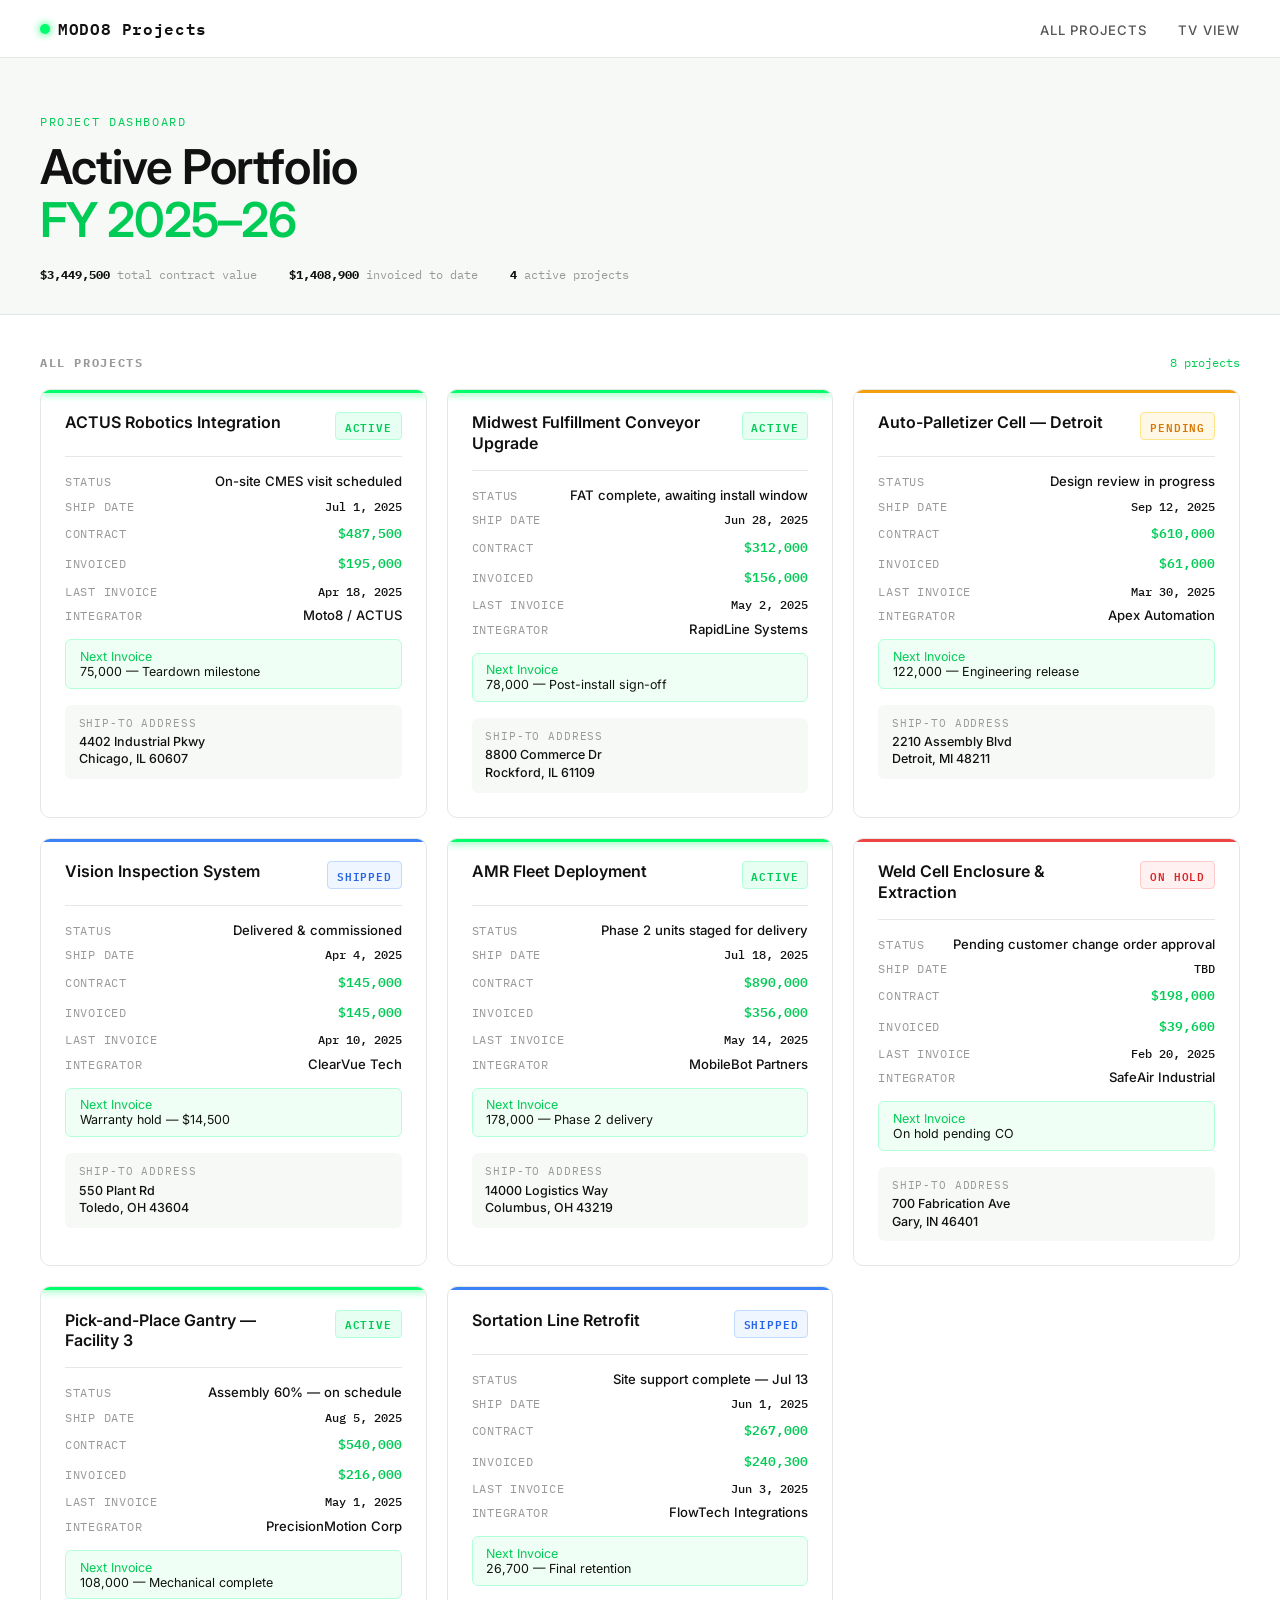
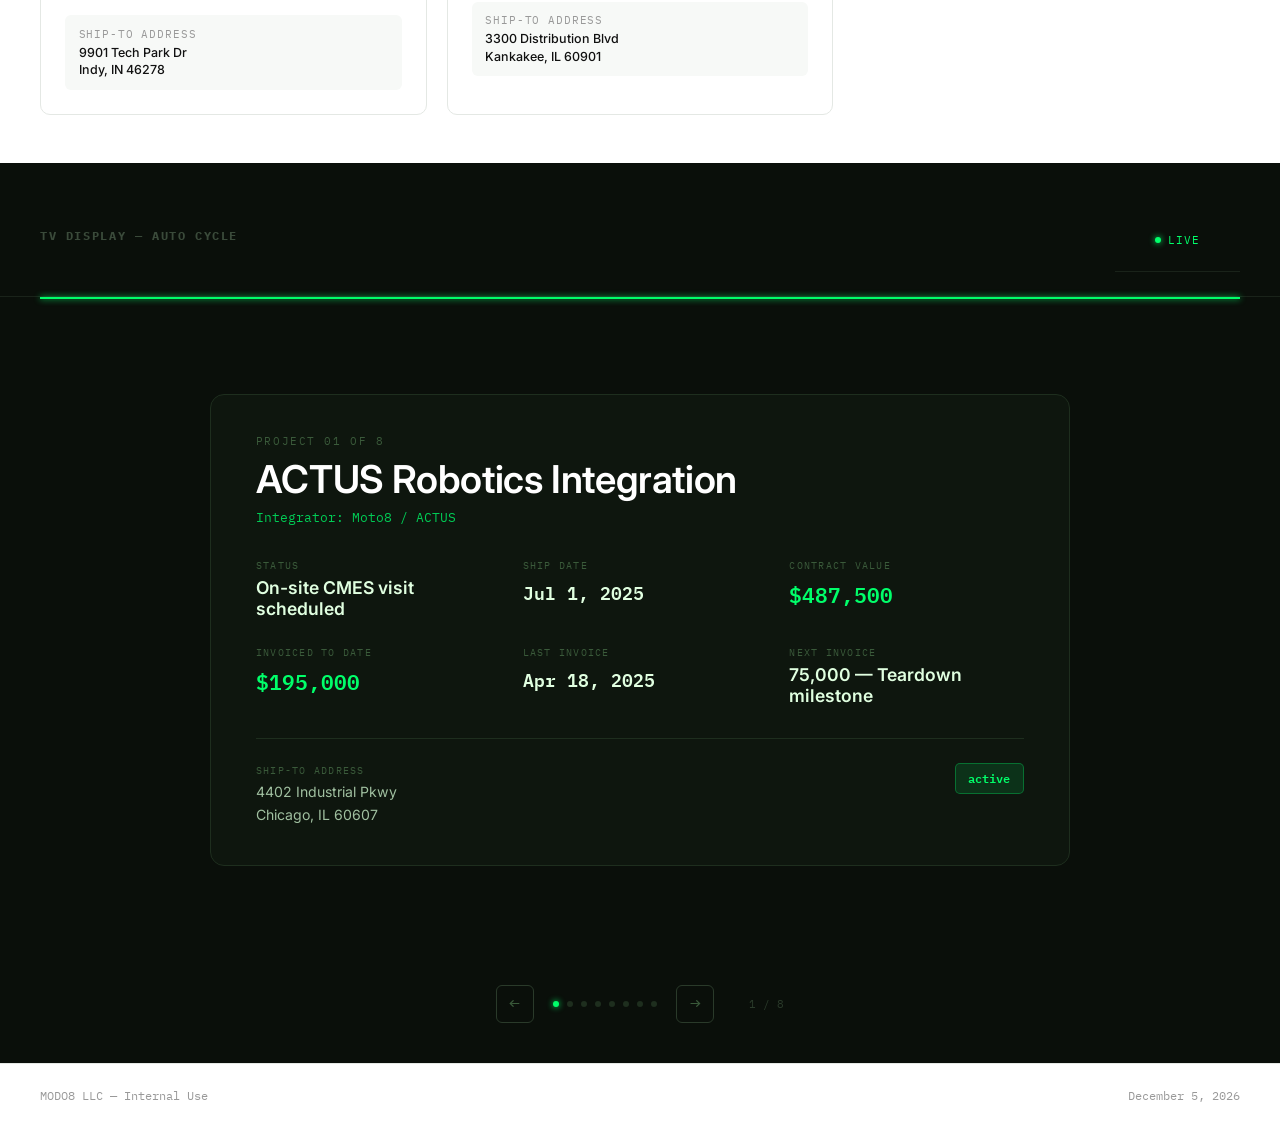
==== index.html @ e813dbd5 "Add files via upload" ====
<!DOCTYPE html>
<html lang="en">
<head>
  <meta charset="UTF-8" />
  <meta name="viewport" content="width=device-width, initial-scale=1.0"/>
  <title>Project Dashboard</title>
  <link href="https://fonts.googleapis.com/css2?family=IBM+Plex+Mono:wght@400;600&family=Inter:wght@300;400;500;600&display=swap" rel="stylesheet"/>
  <style>
    :root {
      --neon: #00FF6A;
      --neon-dim: #00cc55;
      --neon-glow: rgba(0,255,106,0.18);
      --white: #ffffff;
      --off-white: #f7f9f7;
      --border: #e4e8e4;
      --text: #111;
      --text-sub: #555;
      --text-muted: #999;
      --mono: 'IBM Plex Mono', monospace;
      --sans: 'Inter', sans-serif;
      --radius: 10px;
    }

    *, *::before, *::after { box-sizing: border-box; margin: 0; padding: 0; }

    html { scroll-behavior: smooth; }

    body {
      font-family: var(--sans);
      background: var(--white);
      color: var(--text);
      min-height: 100vh;
    }

    /* ── NAV ── */
    nav {
      position: sticky; top: 0; z-index: 100;
      background: var(--white);
      border-bottom: 1.5px solid var(--border);
      display: flex; align-items: center; justify-content: space-between;
      padding: 0 2.5rem;
      height: 58px;
    }
    .nav-logo {
      font-family: var(--mono);
      font-weight: 600;
      font-size: 1rem;
      letter-spacing: 0.04em;
      color: var(--text);
      display: flex; align-items: center; gap: 0.5rem;
    }
    .nav-logo span {
      display: inline-block;
      width: 10px; height: 10px;
      background: var(--neon);
      border-radius: 50%;
      box-shadow: 0 0 8px var(--neon);
    }
    .nav-links {
      display: flex; gap: 2rem;
      list-style: none;
    }
    .nav-links a {
      font-size: 0.82rem;
      font-weight: 500;
      letter-spacing: 0.06em;
      text-transform: uppercase;
      text-decoration: none;
      color: var(--text-sub);
      transition: color 0.2s;
    }
    .nav-links a:hover { color: var(--neon-dim); }

    /* ── HERO ── */
    .hero {
      padding: 3.5rem 2.5rem 2rem;
      border-bottom: 1.5px solid var(--border);
      background: var(--off-white);
    }
    .hero-eyebrow {
      font-family: var(--mono);
      font-size: 0.72rem;
      letter-spacing: 0.14em;
      text-transform: uppercase;
      color: var(--neon-dim);
      margin-bottom: 0.75rem;
    }
    .hero h1 {
      font-size: clamp(1.9rem, 4vw, 3rem);
      font-weight: 600;
      line-height: 1.1;
      letter-spacing: -0.02em;
      color: var(--text);
    }
    .hero h1 em {
      font-style: normal;
      color: var(--neon-dim);
    }
    .hero-meta {
      margin-top: 1.2rem;
      display: flex; gap: 2rem;
      font-family: var(--mono);
      font-size: 0.78rem;
      color: var(--text-muted);
    }
    .hero-meta strong { color: var(--text); }

    /* ── SECTION HEADER ── */
    .section-header {
      padding: 2.5rem 2.5rem 1.2rem;
      display: flex; align-items: baseline; justify-content: space-between;
    }
    .section-header h2 {
      font-size: 0.72rem;
      font-family: var(--mono);
      letter-spacing: 0.14em;
      text-transform: uppercase;
      color: var(--text-muted);
    }
    .section-header .count {
      font-family: var(--mono);
      font-size: 0.72rem;
      color: var(--neon-dim);
    }

    /* ── GRID ── */
    .grid {
      display: grid;
      grid-template-columns: repeat(auto-fill, minmax(340px, 1fr));
      gap: 1.25rem;
      padding: 0 2.5rem 3rem;
    }

    /* ── CARD ── */
    .card {
      background: var(--white);
      border: 1.5px solid var(--border);
      border-radius: var(--radius);
      padding: 1.4rem 1.5rem 1.5rem;
      display: flex; flex-direction: column; gap: 1rem;
      transition: border-color 0.2s, box-shadow 0.2s;
      position: relative;
      overflow: hidden;
    }
    .card:hover {
      border-color: var(--neon);
      box-shadow: 0 0 0 3px var(--neon-glow), 0 4px 18px rgba(0,0,0,0.05);
    }
    .card-status-bar {
      position: absolute;
      top: 0; left: 0; right: 0;
      height: 3px;
    }
    .card-status-bar.active   { background: var(--neon); box-shadow: 0 0 8px var(--neon); }
    .card-status-bar.pending  { background: #f59e0b; }
    .card-status-bar.shipped  { background: #3b82f6; }
    .card-status-bar.on-hold  { background: #ef4444; }

    .card-top {
      display: flex; justify-content: space-between; align-items: flex-start;
    }
    .card-title {
      font-size: 1rem;
      font-weight: 600;
      color: var(--text);
      line-height: 1.3;
      max-width: 70%;
    }
    .badge {
      font-family: var(--mono);
      font-size: 0.67rem;
      font-weight: 600;
      letter-spacing: 0.08em;
      text-transform: uppercase;
      padding: 0.22rem 0.55rem;
      border-radius: 4px;
    }
    .badge.active  { background: #e6fff2; color: var(--neon-dim); border: 1px solid #b3ffd9; }
    .badge.pending { background: #fff8e6; color: #d97706; border: 1px solid #fde68a; }
    .badge.shipped { background: #eff6ff; color: #2563eb; border: 1px solid #bfdbfe; }
    .badge.on-hold { background: #fff1f2; color: #dc2626; border: 1px solid #fecaca; }

    .card-divider {
      border: none;
      border-top: 1px solid var(--border);
      margin: 0;
    }

    .card-rows {
      display: flex; flex-direction: column; gap: 0.52rem;
    }
    .card-row {
      display: flex; justify-content: space-between; align-items: baseline;
      font-size: 0.82rem;
    }
    .card-row .label {
      color: var(--text-muted);
      font-size: 0.76rem;
      text-transform: uppercase;
      letter-spacing: 0.06em;
      font-family: var(--mono);
      flex-shrink: 0;
      margin-right: 0.5rem;
    }
    .card-row .value {
      color: var(--text);
      font-weight: 500;
      text-align: right;
    }
    .card-row .value.money {
      font-family: var(--mono);
      color: var(--neon-dim);
      font-weight: 600;
    }
    .card-row .value.date {
      font-family: var(--mono);
      font-size: 0.78rem;
    }

    .card-footer {
      background: var(--off-white);
      border-radius: 6px;
      padding: 0.7rem 0.85rem;
      font-size: 0.78rem;
    }
    .card-footer .footer-label {
      font-family: var(--mono);
      font-size: 0.67rem;
      text-transform: uppercase;
      letter-spacing: 0.08em;
      color: var(--text-muted);
      margin-bottom: 0.2rem;
    }
    .card-footer .footer-val {
      color: var(--text);
      font-weight: 500;
      line-height: 1.4;
    }

    .card-next {
      background: #f0fff6;
      border: 1px solid #b3ffd9;
      border-radius: 6px;
      padding: 0.55rem 0.85rem;
      font-size: 0.78rem;
    }
    .card-next .footer-label { color: var(--neon-dim); }

    /* ── CAROUSEL SECTION ── */
    #carousel-section {
      background: #0a0f0a;
      padding: 0;
      min-height: 100vh;
      display: flex; flex-direction: column;
    }
    .carousel-header {
      padding: 2.2rem 2.5rem 1.5rem;
      border-bottom: 1px solid #1a231a;
      display: flex; justify-content: space-between; align-items: center;
    }
    .carousel-header h2 {
      font-family: var(--mono);
      font-size: 0.72rem;
      letter-spacing: 0.14em;
      text-transform: uppercase;
      color: #3a4a3a;
    }
    .carousel-header .tv-badge {
      font-family: var(--mono);
      font-size: 0.67rem;
      letter-spacing: 0.1em;
      text-transform: uppercase;
      color: var(--neon);
      display: flex; align-items: center; gap: 0.45rem;
    }
    .tv-badge .blink {
      width: 6px; height: 6px;
      background: var(--neon);
      border-radius: 50%;
      box-shadow: 0 0 6px var(--neon);
      animation: blink 1.2s infinite;
    }
    @keyframes blink {
      0%, 100% { opacity: 1; }
      50% { opacity: 0.2; }
    }

    .carousel-stage {
      flex: 1;
      display: flex; align-items: center; justify-content: center;
      padding: 3rem 4vw;
    }
    .carousel-track {
      width: 100%;
      max-width: 860px;
      position: relative;
    }
    .carousel-slide {
      display: none;
      animation: fadeIn 0.5s ease;
    }
    .carousel-slide.active { display: block; }
    @keyframes fadeIn {
      from { opacity: 0; transform: translateY(10px); }
      to   { opacity: 1; transform: translateY(0); }
    }

    /* TV CARD */
    .tv-card {
      background: #0e160e;
      border: 1.5px solid #1e2e1e;
      border-radius: 14px;
      padding: 2.4rem 2.8rem;
      color: #e0ffe0;
    }
    .tv-card-eyebrow {
      font-family: var(--mono);
      font-size: 0.7rem;
      letter-spacing: 0.14em;
      text-transform: uppercase;
      color: #3a5a3a;
      margin-bottom: 0.6rem;
    }
    .tv-card-title {
      font-size: clamp(1.6rem, 3.5vw, 2.4rem);
      font-weight: 600;
      color: var(--white);
      margin-bottom: 0.5rem;
      letter-spacing: -0.01em;
      line-height: 1.15;
    }
    .tv-card-integrator {
      font-family: var(--mono);
      font-size: 0.8rem;
      color: var(--neon-dim);
      margin-bottom: 2rem;
    }
    .tv-card-grid {
      display: grid;
      grid-template-columns: 1fr 1fr 1fr;
      gap: 1.6rem 2rem;
      margin-bottom: 2rem;
    }
    .tv-stat .tv-stat-label {
      font-family: var(--mono);
      font-size: 0.65rem;
      letter-spacing: 0.12em;
      text-transform: uppercase;
      color: #3a5a3a;
      margin-bottom: 0.3rem;
    }
    .tv-stat .tv-stat-val {
      font-size: 1.1rem;
      font-weight: 600;
      color: #e0ffe0;
    }
    .tv-stat .tv-stat-val.money {
      font-family: var(--mono);
      color: var(--neon);
      font-size: 1.3rem;
    }
    .tv-stat .tv-stat-val.date {
      font-family: var(--mono);
    }
    .tv-divider {
      border: none;
      border-top: 1px solid #1e2e1e;
      margin: 1.5rem 0;
    }
    .tv-address-row {
      display: flex; justify-content: space-between; align-items: flex-start;
      gap: 2rem;
    }
    .tv-address .tv-stat-label { font-family: var(--mono); font-size: 0.65rem; letter-spacing: 0.12em; text-transform: uppercase; color: #3a5a3a; margin-bottom: 0.3rem; }
    .tv-address .tv-stat-val { font-size: 0.88rem; color: #a0c0a0; line-height: 1.6; }
    .tv-badge-status {
      font-family: var(--mono);
      font-size: 0.72rem;
      padding: 0.3rem 0.8rem;
      border-radius: 5px;
      font-weight: 600;
      align-self: flex-start;
    }
    .tv-badge-status.active  { background: rgba(0,255,106,0.12); color: var(--neon); border: 1px solid rgba(0,255,106,0.3); }
    .tv-badge-status.pending { background: rgba(245,158,11,0.1); color: #fbbf24; border: 1px solid rgba(245,158,11,0.3); }
    .tv-badge-status.shipped { background: rgba(59,130,246,0.1); color: #60a5fa; border: 1px solid rgba(59,130,246,0.3); }
    .tv-badge-status.on-hold { background: rgba(239,68,68,0.1); color: #f87171; border: 1px solid rgba(239,68,68,0.3); }

    /* Carousel controls */
    .carousel-controls {
      padding: 1.5rem 2.5rem 2.5rem;
      display: flex; align-items: center; justify-content: center; gap: 1.2rem;
    }
    .carousel-controls button {
      background: none;
      border: 1px solid #2a3a2a;
      color: #3a5a3a;
      font-family: var(--mono);
      font-size: 1.1rem;
      width: 38px; height: 38px;
      border-radius: 6px;
      cursor: pointer;
      transition: border-color 0.2s, color 0.2s;
      display: flex; align-items: center; justify-content: center;
    }
    .carousel-controls button:hover {
      border-color: var(--neon);
      color: var(--neon);
    }
    .carousel-dots {
      display: flex; gap: 0.5rem; align-items: center;
    }
    .dot {
      width: 6px; height: 6px;
      border-radius: 50%;
      background: #1e2e1e;
      cursor: pointer;
      transition: background 0.2s, box-shadow 0.2s;
    }
    .dot.active {
      background: var(--neon);
      box-shadow: 0 0 6px var(--neon);
    }
    .carousel-progress {
      font-family: var(--mono);
      font-size: 0.7rem;
      color: #2a3a2a;
      margin-left: 1rem;
    }
    .autoplay-bar {
      height: 2px;
      background: #1a2a1a;
      position: relative;
      margin: 0 2.5rem;
    }
    .autoplay-fill {
      height: 100%;
      background: var(--neon);
      box-shadow: 0 0 6px var(--neon);
      width: 0%;
      transition: width linear;
    }

    /* ── FOOTER ── */
    footer {
      padding: 1.5rem 2.5rem;
      border-top: 1.5px solid var(--border);
      font-family: var(--mono);
      font-size: 0.72rem;
      color: var(--text-muted);
      display: flex; justify-content: space-between;
    }

    @media (max-width: 680px) {
      .grid { grid-template-columns: 1fr; padding: 0 1rem 2rem; }
      nav, .hero, .section-header { padding-left: 1rem; padding-right: 1rem; }
      .tv-card-grid { grid-template-columns: 1fr 1fr; }
      .tv-card { padding: 1.5rem 1.4rem; }
    }
  </style>
</head>
<body>

<!-- NAV -->
<nav>
  <div class="nav-logo"><span></span>MODO8 Projects</div>
  <ul class="nav-links">
    <li><a href="#projects">All Projects</a></li>
    <li><a href="#carousel-section">TV View</a></li>
  </ul>
</nav>

<!-- HERO -->
<section class="hero">
  <div class="hero-eyebrow">Project Dashboard</div>
  <h1>Active Portfolio<br><em>FY 2025–26</em></h1>
  <div class="hero-meta">
    <div><strong id="total-value">—</strong> total contract value</div>
    <div><strong id="total-invoiced">—</strong> invoiced to date</div>
    <div><strong id="active-count">—</strong> active projects</div>
  </div>
</section>

<!-- PROJECTS GRID -->
<section id="projects">
  <div class="section-header">
    <h2>All Projects</h2>
    <span class="count" id="grid-count"></span>
  </div>
  <div class="grid" id="project-grid"></div>
</section>

<!-- CAROUSEL -->
<section id="carousel-section">
  <div class="carousel-header">
    <h2>TV Display — Auto Cycle</h2>
    <div class="carousel-header tv-badge"><span class="blink"></span>Live</div>
  </div>
  <div class="autoplay-bar"><div class="autoplay-fill" id="autoplay-fill"></div></div>
  <div class="carousel-stage">
    <div class="carousel-track" id="carousel-track"></div>
  </div>
  <div class="carousel-controls">
    <button id="prev-btn">&#8592;</button>
    <div class="carousel-dots" id="carousel-dots"></div>
    <button id="next-btn">&#8594;</button>
    <span class="carousel-progress" id="carousel-progress"></span>
  </div>
</section>

<footer>
  <span>MODO8 LLC — Internal Use</span>
  <span id="footer-date"></span>
</footer>

<script>
  const projects = [
    {
      title: "ACTUS Robotics Integration",
      integrator: "Moto8 / ACTUS",
      status: "active",
      state: "On-site CMES visit scheduled",
      shipDate: "Jul 1, 2025",
      contractValue: 487500,
      invoiced: 195000,
      nextInvoice: "75,000 — Teardown milestone",
      lastInvoice: "Apr 18, 2025",
      address: "4402 Industrial Pkwy\nChicago, IL 60607"
    },
    {
      title: "Midwest Fulfillment Conveyor Upgrade",
      integrator: "RapidLine Systems",
      status: "active",
      state: "FAT complete, awaiting install window",
      shipDate: "Jun 28, 2025",
      contractValue: 312000,
      invoiced: 156000,
      nextInvoice: "78,000 — Post-install sign-off",
      lastInvoice: "May 2, 2025",
      address: "8800 Commerce Dr\nRockford, IL 61109"
    },
    {
      title: "Auto-Palletizer Cell — Detroit",
      integrator: "Apex Automation",
      status: "pending",
      state: "Design review in progress",
      shipDate: "Sep 12, 2025",
      contractValue: 610000,
      invoiced: 61000,
      nextInvoice: "122,000 — Engineering release",
      lastInvoice: "Mar 30, 2025",
      address: "2210 Assembly Blvd\nDetroit, MI 48211"
    },
    {
      title: "Vision Inspection System",
      integrator: "ClearVue Tech",
      status: "shipped",
      state: "Delivered & commissioned",
      shipDate: "Apr 4, 2025",
      contractValue: 145000,
      invoiced: 145000,
      nextInvoice: "Warranty hold — $14,500",
      lastInvoice: "Apr 10, 2025",
      address: "550 Plant Rd\nToledo, OH 43604"
    },
    {
      title: "AMR Fleet Deployment",
      integrator: "MobileBot Partners",
      status: "active",
      state: "Phase 2 units staged for delivery",
      shipDate: "Jul 18, 2025",
      contractValue: 890000,
      invoiced: 356000,
      nextInvoice: "178,000 — Phase 2 delivery",
      lastInvoice: "May 14, 2025",
      address: "14000 Logistics Way\nColumbus, OH 43219"
    },
    {
      title: "Weld Cell Enclosure & Extraction",
      integrator: "SafeAir Industrial",
      status: "on-hold",
      state: "Pending customer change order approval",
      shipDate: "TBD",
      contractValue: 198000,
      invoiced: 39600,
      nextInvoice: "On hold pending CO",
      lastInvoice: "Feb 20, 2025",
      address: "700 Fabrication Ave\nGary, IN 46401"
    },
    {
      title: "Pick-and-Place Gantry — Facility 3",
      integrator: "PrecisionMotion Corp",
      status: "active",
      state: "Assembly 60% — on schedule",
      shipDate: "Aug 5, 2025",
      contractValue: 540000,
      invoiced: 216000,
      nextInvoice: "108,000 — Mechanical complete",
      lastInvoice: "May 1, 2025",
      address: "9901 Tech Park Dr\nIndy, IN 46278"
    },
    {
      title: "Sortation Line Retrofit",
      integrator: "FlowTech Integrations",
      status: "shipped",
      state: "Site support complete — Jul 13",
      shipDate: "Jun 1, 2025",
      contractValue: 267000,
      invoiced: 240300,
      nextInvoice: "26,700 — Final retention",
      lastInvoice: "Jun 3, 2025",
      address: "3300 Distribution Blvd\nKankakee, IL 60901"
    }
  ];

  const fmt = n => '$' + n.toLocaleString();

  // ── Build cards ──
  const grid = document.getElementById('project-grid');

  projects.forEach((p, i) => {
    const card = document.createElement('div');
    card.className = 'card';
    card.innerHTML = `
      <div class="card-status-bar ${p.status}"></div>
      <div class="card-top">
        <div class="card-title">${p.title}</div>
        <span class="badge ${p.status}">${p.status.replace('-',' ')}</span>
      </div>
      <hr class="card-divider">
      <div class="card-rows">
        <div class="card-row"><span class="label">Status</span><span class="value">${p.state}</span></div>
        <div class="card-row"><span class="label">Ship Date</span><span class="value date">${p.shipDate}</span></div>
        <div class="card-row"><span class="label">Contract</span><span class="value money">${fmt(p.contractValue)}</span></div>
        <div class="card-row"><span class="label">Invoiced</span><span class="value money">${fmt(p.invoiced)}</span></div>
        <div class="card-row"><span class="label">Last Invoice</span><span class="value date">${p.lastInvoice}</span></div>
        <div class="card-row"><span class="label">Integrator</span><span class="value">${p.integrator}</span></div>
      </div>
      <div class="card-next">
        <div class="footer-label">Next Invoice</div>
        <div class="footer-val">${p.nextInvoice}</div>
      </div>
      <div class="card-footer">
        <div class="footer-label">Ship-To Address</div>
        <div class="footer-val">${p.address.replace('\n','<br>')}</div>
      </div>
    `;
    grid.appendChild(card);
  });

  // ── Hero stats ──
  const total = projects.reduce((a, p) => a + p.contractValue, 0);
  const totalInv = projects.reduce((a, p) => a + p.invoiced, 0);
  const activeCount = projects.filter(p => p.status === 'active').length;
  document.getElementById('total-value').textContent = fmt(total);
  document.getElementById('total-invoiced').textContent = fmt(totalInv);
  document.getElementById('active-count').textContent = activeCount;
  document.getElementById('grid-count').textContent = projects.length + ' projects';
  document.getElementById('footer-date').textContent = new Date().toLocaleDateString('en-US',{month:'long',day:'numeric',year:'numeric'});

  // ── Build carousel ──
  const track = document.getElementById('carousel-track');
  const dotsEl = document.getElementById('carousel-dots');

  projects.forEach((p, i) => {
    const slide = document.createElement('div');
    slide.className = 'carousel-slide' + (i === 0 ? ' active' : '');
    slide.innerHTML = `
      <div class="tv-card">
        <div class="tv-card-eyebrow">Project ${String(i+1).padStart(2,'0')} of ${projects.length}</div>
        <div class="tv-card-title">${p.title}</div>
        <div class="tv-card-integrator">Integrator: ${p.integrator}</div>
        <div class="tv-card-grid">
          <div class="tv-stat">
            <div class="tv-stat-label">Status</div>
            <div class="tv-stat-val">${p.state}</div>
          </div>
          <div class="tv-stat">
            <div class="tv-stat-label">Ship Date</div>
            <div class="tv-stat-val date">${p.shipDate}</div>
          </div>
          <div class="tv-stat">
            <div class="tv-stat-label">Contract Value</div>
            <div class="tv-stat-val money">${fmt(p.contractValue)}</div>
          </div>
          <div class="tv-stat">
            <div class="tv-stat-label">Invoiced to Date</div>
            <div class="tv-stat-val money">${fmt(p.invoiced)}</div>
          </div>
          <div class="tv-stat">
            <div class="tv-stat-label">Last Invoice</div>
            <div class="tv-stat-val date">${p.lastInvoice}</div>
          </div>
          <div class="tv-stat">
            <div class="tv-stat-label">Next Invoice</div>
            <div class="tv-stat-val">${p.nextInvoice}</div>
          </div>
        </div>
        <hr class="tv-divider">
        <div class="tv-address-row">
          <div class="tv-address">
            <div class="tv-stat-label">Ship-To Address</div>
            <div class="tv-stat-val">${p.address.replace('\n','<br>')}</div>
          </div>
          <span class="tv-badge-status ${p.status}">${p.status.replace('-',' ')}</span>
        </div>
      </div>
    `;
    track.appendChild(slide);

    const dot = document.createElement('span');
    dot.className = 'dot' + (i === 0 ? ' active' : '');
    dot.addEventListener('click', () => goTo(i));
    dotsEl.appendChild(dot);
  });

  // ── Carousel logic ──
  let current = 0;
  const INTERVAL = 7000;
  let timer, fillTimer, fillStart;

  const slides = () => track.querySelectorAll('.carousel-slide');
  const dots = () => dotsEl.querySelectorAll('.dot');
  const fill = document.getElementById('autoplay-fill');
  const progress = document.getElementById('carousel-progress');

  function goTo(n) {
    slides().forEach((s,i) => s.classList.toggle('active', i === n));
    dots().forEach((d,i) => d.classList.toggle('active', i === n));
    current = n;
    progress.textContent = `${n+1} / ${projects.length}`;
    startFill();
  }

  function next() { goTo((current + 1) % projects.length); }
  function prev() { goTo((current - 1 + projects.length) % projects.length); }

  function startFill() {
    fill.style.transition = 'none';
    fill.style.width = '0%';
    clearTimeout(timer);
    clearTimeout(fillTimer);
    requestAnimationFrame(() => {
      requestAnimationFrame(() => {
        fill.style.transition = `width ${INTERVAL}ms linear`;
        fill.style.width = '100%';
      });
    });
    timer = setTimeout(next, INTERVAL);
  }

  document.getElementById('next-btn').addEventListener('click', next);
  document.getElementById('prev-btn').addEventListener('click', prev);

  goTo(0);
</script>
</body>
</html>
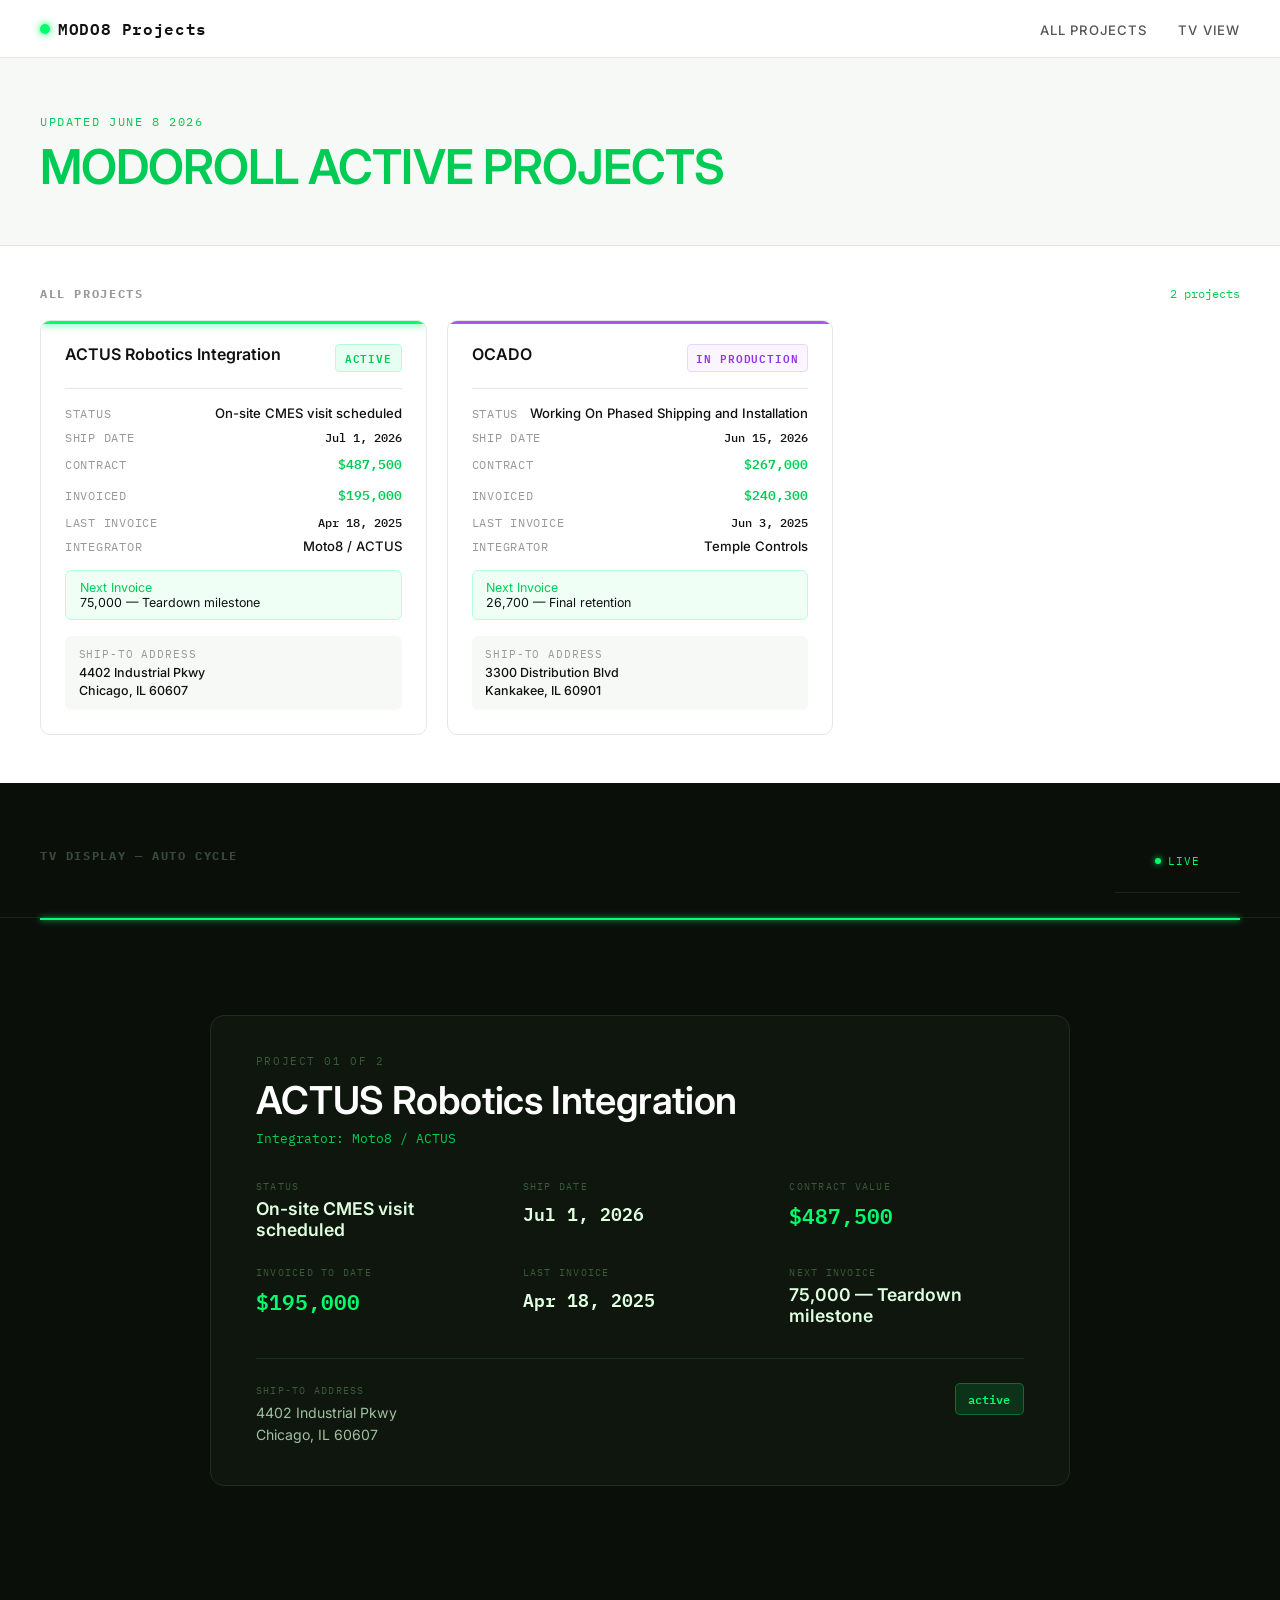
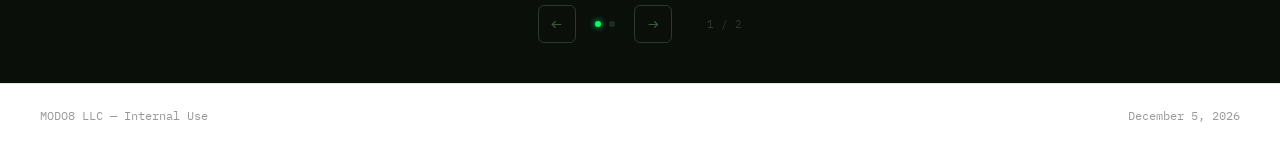
==== commit 05675c6a: "Add files via upload" ====
--- a/index.html
+++ b/index.html
@@ -5,459 +5,7 @@
   <meta name="viewport" content="width=device-width, initial-scale=1.0"/>
   <title>Project Dashboard</title>
   <link href="https://fonts.googleapis.com/css2?family=IBM+Plex+Mono:wght@400;600&family=Inter:wght@300;400;500;600&display=swap" rel="stylesheet"/>
-  <style>
-    :root {
-      --neon: #00FF6A;
-      --neon-dim: #00cc55;
-      --neon-glow: rgba(0,255,106,0.18);
-      --white: #ffffff;
-      --off-white: #f7f9f7;
-      --border: #e4e8e4;
-      --text: #111;
-      --text-sub: #555;
-      --text-muted: #999;
-      --mono: 'IBM Plex Mono', monospace;
-      --sans: 'Inter', sans-serif;
-      --radius: 10px;
-    }
-
-    *, *::before, *::after { box-sizing: border-box; margin: 0; padding: 0; }
-
-    html { scroll-behavior: smooth; }
-
-    body {
-      font-family: var(--sans);
-      background: var(--white);
-      color: var(--text);
-      min-height: 100vh;
-    }
-
-    /* ── NAV ── */
-    nav {
-      position: sticky; top: 0; z-index: 100;
-      background: var(--white);
-      border-bottom: 1.5px solid var(--border);
-      display: flex; align-items: center; justify-content: space-between;
-      padding: 0 2.5rem;
-      height: 58px;
-    }
-    .nav-logo {
-      font-family: var(--mono);
-      font-weight: 600;
-      font-size: 1rem;
-      letter-spacing: 0.04em;
-      color: var(--text);
-      display: flex; align-items: center; gap: 0.5rem;
-    }
-    .nav-logo span {
-      display: inline-block;
-      width: 10px; height: 10px;
-      background: var(--neon);
-      border-radius: 50%;
-      box-shadow: 0 0 8px var(--neon);
-    }
-    .nav-links {
-      display: flex; gap: 2rem;
-      list-style: none;
-    }
-    .nav-links a {
-      font-size: 0.82rem;
-      font-weight: 500;
-      letter-spacing: 0.06em;
-      text-transform: uppercase;
-      text-decoration: none;
-      color: var(--text-sub);
-      transition: color 0.2s;
-    }
-    .nav-links a:hover { color: var(--neon-dim); }
-
-    /* ── HERO ── */
-    .hero {
-      padding: 3.5rem 2.5rem 2rem;
-      border-bottom: 1.5px solid var(--border);
-      background: var(--off-white);
-    }
-    .hero-eyebrow {
-      font-family: var(--mono);
-      font-size: 0.72rem;
-      letter-spacing: 0.14em;
-      text-transform: uppercase;
-      color: var(--neon-dim);
-      margin-bottom: 0.75rem;
-    }
-    .hero h1 {
-      font-size: clamp(1.9rem, 4vw, 3rem);
-      font-weight: 600;
-      line-height: 1.1;
-      letter-spacing: -0.02em;
-      color: var(--text);
-    }
-    .hero h1 em {
-      font-style: normal;
-      color: var(--neon-dim);
-    }
-    .hero-meta {
-      margin-top: 1.2rem;
-      display: flex; gap: 2rem;
-      font-family: var(--mono);
-      font-size: 0.78rem;
-      color: var(--text-muted);
-    }
-    .hero-meta strong { color: var(--text); }
-
-    /* ── SECTION HEADER ── */
-    .section-header {
-      padding: 2.5rem 2.5rem 1.2rem;
-      display: flex; align-items: baseline; justify-content: space-between;
-    }
-    .section-header h2 {
-      font-size: 0.72rem;
-      font-family: var(--mono);
-      letter-spacing: 0.14em;
-      text-transform: uppercase;
-      color: var(--text-muted);
-    }
-    .section-header .count {
-      font-family: var(--mono);
-      font-size: 0.72rem;
-      color: var(--neon-dim);
-    }
-
-    /* ── GRID ── */
-    .grid {
-      display: grid;
-      grid-template-columns: repeat(auto-fill, minmax(340px, 1fr));
-      gap: 1.25rem;
-      padding: 0 2.5rem 3rem;
-    }
-
-    /* ── CARD ── */
-    .card {
-      background: var(--white);
-      border: 1.5px solid var(--border);
-      border-radius: var(--radius);
-      padding: 1.4rem 1.5rem 1.5rem;
-      display: flex; flex-direction: column; gap: 1rem;
-      transition: border-color 0.2s, box-shadow 0.2s;
-      position: relative;
-      overflow: hidden;
-    }
-    .card:hover {
-      border-color: var(--neon);
-      box-shadow: 0 0 0 3px var(--neon-glow), 0 4px 18px rgba(0,0,0,0.05);
-    }
-    .card-status-bar {
-      position: absolute;
-      top: 0; left: 0; right: 0;
-      height: 3px;
-    }
-    .card-status-bar.active   { background: var(--neon); box-shadow: 0 0 8px var(--neon); }
-    .card-status-bar.pending  { background: #f59e0b; }
-    .card-status-bar.shipped  { background: #3b82f6; }
-    .card-status-bar.on-hold  { background: #ef4444; }
-
-    .card-top {
-      display: flex; justify-content: space-between; align-items: flex-start;
-    }
-    .card-title {
-      font-size: 1rem;
-      font-weight: 600;
-      color: var(--text);
-      line-height: 1.3;
-      max-width: 70%;
-    }
-    .badge {
-      font-family: var(--mono);
-      font-size: 0.67rem;
-      font-weight: 600;
-      letter-spacing: 0.08em;
-      text-transform: uppercase;
-      padding: 0.22rem 0.55rem;
-      border-radius: 4px;
-    }
-    .badge.active  { background: #e6fff2; color: var(--neon-dim); border: 1px solid #b3ffd9; }
-    .badge.pending { background: #fff8e6; color: #d97706; border: 1px solid #fde68a; }
-    .badge.shipped { background: #eff6ff; color: #2563eb; border: 1px solid #bfdbfe; }
-    .badge.on-hold { background: #fff1f2; color: #dc2626; border: 1px solid #fecaca; }
-
-    .card-divider {
-      border: none;
-      border-top: 1px solid var(--border);
-      margin: 0;
-    }
-
-    .card-rows {
-      display: flex; flex-direction: column; gap: 0.52rem;
-    }
-    .card-row {
-      display: flex; justify-content: space-between; align-items: baseline;
-      font-size: 0.82rem;
-    }
-    .card-row .label {
-      color: var(--text-muted);
-      font-size: 0.76rem;
-      text-transform: uppercase;
-      letter-spacing: 0.06em;
-      font-family: var(--mono);
-      flex-shrink: 0;
-      margin-right: 0.5rem;
-    }
-    .card-row .value {
-      color: var(--text);
-      font-weight: 500;
-      text-align: right;
-    }
-    .card-row .value.money {
-      font-family: var(--mono);
-      color: var(--neon-dim);
-      font-weight: 600;
-    }
-    .card-row .value.date {
-      font-family: var(--mono);
-      font-size: 0.78rem;
-    }
-
-    .card-footer {
-      background: var(--off-white);
-      border-radius: 6px;
-      padding: 0.7rem 0.85rem;
-      font-size: 0.78rem;
-    }
-    .card-footer .footer-label {
-      font-family: var(--mono);
-      font-size: 0.67rem;
-      text-transform: uppercase;
-      letter-spacing: 0.08em;
-      color: var(--text-muted);
-      margin-bottom: 0.2rem;
-    }
-    .card-footer .footer-val {
-      color: var(--text);
-      font-weight: 500;
-      line-height: 1.4;
-    }
-
-    .card-next {
-      background: #f0fff6;
-      border: 1px solid #b3ffd9;
-      border-radius: 6px;
-      padding: 0.55rem 0.85rem;
-      font-size: 0.78rem;
-    }
-    .card-next .footer-label { color: var(--neon-dim); }
-
-    /* ── CAROUSEL SECTION ── */
-    #carousel-section {
-      background: #0a0f0a;
-      padding: 0;
-      min-height: 100vh;
-      display: flex; flex-direction: column;
-    }
-    .carousel-header {
-      padding: 2.2rem 2.5rem 1.5rem;
-      border-bottom: 1px solid #1a231a;
-      display: flex; justify-content: space-between; align-items: center;
-    }
-    .carousel-header h2 {
-      font-family: var(--mono);
-      font-size: 0.72rem;
-      letter-spacing: 0.14em;
-      text-transform: uppercase;
-      color: #3a4a3a;
-    }
-    .carousel-header .tv-badge {
-      font-family: var(--mono);
-      font-size: 0.67rem;
-      letter-spacing: 0.1em;
-      text-transform: uppercase;
-      color: var(--neon);
-      display: flex; align-items: center; gap: 0.45rem;
-    }
-    .tv-badge .blink {
-      width: 6px; height: 6px;
-      background: var(--neon);
-      border-radius: 50%;
-      box-shadow: 0 0 6px var(--neon);
-      animation: blink 1.2s infinite;
-    }
-    @keyframes blink {
-      0%, 100% { opacity: 1; }
-      50% { opacity: 0.2; }
-    }
-
-    .carousel-stage {
-      flex: 1;
-      display: flex; align-items: center; justify-content: center;
-      padding: 3rem 4vw;
-    }
-    .carousel-track {
-      width: 100%;
-      max-width: 860px;
-      position: relative;
-    }
-    .carousel-slide {
-      display: none;
-      animation: fadeIn 0.5s ease;
-    }
-    .carousel-slide.active { display: block; }
-    @keyframes fadeIn {
-      from { opacity: 0; transform: translateY(10px); }
-      to   { opacity: 1; transform: translateY(0); }
-    }
-
-    /* TV CARD */
-    .tv-card {
-      background: #0e160e;
-      border: 1.5px solid #1e2e1e;
-      border-radius: 14px;
-      padding: 2.4rem 2.8rem;
-      color: #e0ffe0;
-    }
-    .tv-card-eyebrow {
-      font-family: var(--mono);
-      font-size: 0.7rem;
-      letter-spacing: 0.14em;
-      text-transform: uppercase;
-      color: #3a5a3a;
-      margin-bottom: 0.6rem;
-    }
-    .tv-card-title {
-      font-size: clamp(1.6rem, 3.5vw, 2.4rem);
-      font-weight: 600;
-      color: var(--white);
-      margin-bottom: 0.5rem;
-      letter-spacing: -0.01em;
-      line-height: 1.15;
-    }
-    .tv-card-integrator {
-      font-family: var(--mono);
-      font-size: 0.8rem;
-      color: var(--neon-dim);
-      margin-bottom: 2rem;
-    }
-    .tv-card-grid {
-      display: grid;
-      grid-template-columns: 1fr 1fr 1fr;
-      gap: 1.6rem 2rem;
-      margin-bottom: 2rem;
-    }
-    .tv-stat .tv-stat-label {
-      font-family: var(--mono);
-      font-size: 0.65rem;
-      letter-spacing: 0.12em;
-      text-transform: uppercase;
-      color: #3a5a3a;
-      margin-bottom: 0.3rem;
-    }
-    .tv-stat .tv-stat-val {
-      font-size: 1.1rem;
-      font-weight: 600;
-      color: #e0ffe0;
-    }
-    .tv-stat .tv-stat-val.money {
-      font-family: var(--mono);
-      color: var(--neon);
-      font-size: 1.3rem;
-    }
-    .tv-stat .tv-stat-val.date {
-      font-family: var(--mono);
-    }
-    .tv-divider {
-      border: none;
-      border-top: 1px solid #1e2e1e;
-      margin: 1.5rem 0;
-    }
-    .tv-address-row {
-      display: flex; justify-content: space-between; align-items: flex-start;
-      gap: 2rem;
-    }
-    .tv-address .tv-stat-label { font-family: var(--mono); font-size: 0.65rem; letter-spacing: 0.12em; text-transform: uppercase; color: #3a5a3a; margin-bottom: 0.3rem; }
-    .tv-address .tv-stat-val { font-size: 0.88rem; color: #a0c0a0; line-height: 1.6; }
-    .tv-badge-status {
-      font-family: var(--mono);
-      font-size: 0.72rem;
-      padding: 0.3rem 0.8rem;
-      border-radius: 5px;
-      font-weight: 600;
-      align-self: flex-start;
-    }
-    .tv-badge-status.active  { background: rgba(0,255,106,0.12); color: var(--neon); border: 1px solid rgba(0,255,106,0.3); }
-    .tv-badge-status.pending { background: rgba(245,158,11,0.1); color: #fbbf24; border: 1px solid rgba(245,158,11,0.3); }
-    .tv-badge-status.shipped { background: rgba(59,130,246,0.1); color: #60a5fa; border: 1px solid rgba(59,130,246,0.3); }
-    .tv-badge-status.on-hold { background: rgba(239,68,68,0.1); color: #f87171; border: 1px solid rgba(239,68,68,0.3); }
-
-    /* Carousel controls */
-    .carousel-controls {
-      padding: 1.5rem 2.5rem 2.5rem;
-      display: flex; align-items: center; justify-content: center; gap: 1.2rem;
-    }
-    .carousel-controls button {
-      background: none;
-      border: 1px solid #2a3a2a;
-      color: #3a5a3a;
-      font-family: var(--mono);
-      font-size: 1.1rem;
-      width: 38px; height: 38px;
-      border-radius: 6px;
-      cursor: pointer;
-      transition: border-color 0.2s, color 0.2s;
-      display: flex; align-items: center; justify-content: center;
-    }
-    .carousel-controls button:hover {
-      border-color: var(--neon);
-      color: var(--neon);
-    }
-    .carousel-dots {
-      display: flex; gap: 0.5rem; align-items: center;
-    }
-    .dot {
-      width: 6px; height: 6px;
-      border-radius: 50%;
-      background: #1e2e1e;
-      cursor: pointer;
-      transition: background 0.2s, box-shadow 0.2s;
-    }
-    .dot.active {
-      background: var(--neon);
-      box-shadow: 0 0 6px var(--neon);
-    }
-    .carousel-progress {
-      font-family: var(--mono);
-      font-size: 0.7rem;
-      color: #2a3a2a;
-      margin-left: 1rem;
-    }
-    .autoplay-bar {
-      height: 2px;
-      background: #1a2a1a;
-      position: relative;
-      margin: 0 2.5rem;
-    }
-    .autoplay-fill {
-      height: 100%;
-      background: var(--neon);
-      box-shadow: 0 0 6px var(--neon);
-      width: 0%;
-      transition: width linear;
-    }
-
-    /* ── FOOTER ── */
-    footer {
-      padding: 1.5rem 2.5rem;
-      border-top: 1.5px solid var(--border);
-      font-family: var(--mono);
-      font-size: 0.72rem;
-      color: var(--text-muted);
-      display: flex; justify-content: space-between;
-    }
-
-    @media (max-width: 680px) {
-      .grid { grid-template-columns: 1fr; padding: 0 1rem 2rem; }
-      nav, .hero, .section-header { padding-left: 1rem; padding-right: 1rem; }
-      .tv-card-grid { grid-template-columns: 1fr 1fr; }
-      .tv-card { padding: 1.5rem 1.4rem; }
-    }
-  </style>
+  <link rel="stylesheet" href="styles.css"/>
 </head>
 <body>
 
@@ -472,12 +20,12 @@
 
 <!-- HERO -->
 <section class="hero">
-  <div class="hero-eyebrow">Project Dashboard</div>
-  <h1>Active Portfolio<br><em>FY 2025–26</em></h1>
+<div class="hero-eyebrow">UPDATED JUNE 8 2026</div>
+ <h1><em>MODOROLL ACTIVE PROJECTS</em></h1>
   <div class="hero-meta">
-    <div><strong id="total-value">—</strong> total contract value</div>
-    <div><strong id="total-invoiced">—</strong> invoiced to date</div>
-    <div><strong id="active-count">—</strong> active projects</div>
+  <!--   <div><strong id="total-value">—</strong> total contract value</div>-->
+    <!-- <div><strong id="total-invoiced">—</strong> invoiced to date</div>-->
+   <!--  <div><strong id="active-count">—</strong> active projects</div>-->
   </div>
 </section>
 
@@ -513,246 +61,6 @@
   <span id="footer-date"></span>
 </footer>
 
-<script>
-  const projects = [
-    {
-      title: "ACTUS Robotics Integration",
-      integrator: "Moto8 / ACTUS",
-      status: "active",
-      state: "On-site CMES visit scheduled",
-      shipDate: "Jul 1, 2025",
-      contractValue: 487500,
-      invoiced: 195000,
-      nextInvoice: "75,000 — Teardown milestone",
-      lastInvoice: "Apr 18, 2025",
-      address: "4402 Industrial Pkwy\nChicago, IL 60607"
-    },
-    {
-      title: "Midwest Fulfillment Conveyor Upgrade",
-      integrator: "RapidLine Systems",
-      status: "active",
-      state: "FAT complete, awaiting install window",
-      shipDate: "Jun 28, 2025",
-      contractValue: 312000,
-      invoiced: 156000,
-      nextInvoice: "78,000 — Post-install sign-off",
-      lastInvoice: "May 2, 2025",
-      address: "8800 Commerce Dr\nRockford, IL 61109"
-    },
-    {
-      title: "Auto-Palletizer Cell — Detroit",
-      integrator: "Apex Automation",
-      status: "pending",
-      state: "Design review in progress",
-      shipDate: "Sep 12, 2025",
-      contractValue: 610000,
-      invoiced: 61000,
-      nextInvoice: "122,000 — Engineering release",
-      lastInvoice: "Mar 30, 2025",
-      address: "2210 Assembly Blvd\nDetroit, MI 48211"
-    },
-    {
-      title: "Vision Inspection System",
-      integrator: "ClearVue Tech",
-      status: "shipped",
-      state: "Delivered & commissioned",
-      shipDate: "Apr 4, 2025",
-      contractValue: 145000,
-      invoiced: 145000,
-      nextInvoice: "Warranty hold — $14,500",
-      lastInvoice: "Apr 10, 2025",
-      address: "550 Plant Rd\nToledo, OH 43604"
-    },
-    {
-      title: "AMR Fleet Deployment",
-      integrator: "MobileBot Partners",
-      status: "active",
-      state: "Phase 2 units staged for delivery",
-      shipDate: "Jul 18, 2025",
-      contractValue: 890000,
-      invoiced: 356000,
-      nextInvoice: "178,000 — Phase 2 delivery",
-      lastInvoice: "May 14, 2025",
-      address: "14000 Logistics Way\nColumbus, OH 43219"
-    },
-    {
-      title: "Weld Cell Enclosure & Extraction",
-      integrator: "SafeAir Industrial",
-      status: "on-hold",
-      state: "Pending customer change order approval",
-      shipDate: "TBD",
-      contractValue: 198000,
-      invoiced: 39600,
-      nextInvoice: "On hold pending CO",
-      lastInvoice: "Feb 20, 2025",
-      address: "700 Fabrication Ave\nGary, IN 46401"
-    },
-    {
-      title: "Pick-and-Place Gantry — Facility 3",
-      integrator: "PrecisionMotion Corp",
-      status: "active",
-      state: "Assembly 60% — on schedule",
-      shipDate: "Aug 5, 2025",
-      contractValue: 540000,
-      invoiced: 216000,
-      nextInvoice: "108,000 — Mechanical complete",
-      lastInvoice: "May 1, 2025",
-      address: "9901 Tech Park Dr\nIndy, IN 46278"
-    },
-    {
-      title: "Sortation Line Retrofit",
-      integrator: "FlowTech Integrations",
-      status: "shipped",
-      state: "Site support complete — Jul 13",
-      shipDate: "Jun 1, 2025",
-      contractValue: 267000,
-      invoiced: 240300,
-      nextInvoice: "26,700 — Final retention",
-      lastInvoice: "Jun 3, 2025",
-      address: "3300 Distribution Blvd\nKankakee, IL 60901"
-    }
-  ];
-
-  const fmt = n => '$' + n.toLocaleString();
-
-  // ── Build cards ──
-  const grid = document.getElementById('project-grid');
-
-  projects.forEach((p, i) => {
-    const card = document.createElement('div');
-    card.className = 'card';
-    card.innerHTML = `
-      <div class="card-status-bar ${p.status}"></div>
-      <div class="card-top">
-        <div class="card-title">${p.title}</div>
-        <span class="badge ${p.status}">${p.status.replace('-',' ')}</span>
-      </div>
-      <hr class="card-divider">
-      <div class="card-rows">
-        <div class="card-row"><span class="label">Status</span><span class="value">${p.state}</span></div>
-        <div class="card-row"><span class="label">Ship Date</span><span class="value date">${p.shipDate}</span></div>
-        <div class="card-row"><span class="label">Contract</span><span class="value money">${fmt(p.contractValue)}</span></div>
-        <div class="card-row"><span class="label">Invoiced</span><span class="value money">${fmt(p.invoiced)}</span></div>
-        <div class="card-row"><span class="label">Last Invoice</span><span class="value date">${p.lastInvoice}</span></div>
-        <div class="card-row"><span class="label">Integrator</span><span class="value">${p.integrator}</span></div>
-      </div>
-      <div class="card-next">
-        <div class="footer-label">Next Invoice</div>
-        <div class="footer-val">${p.nextInvoice}</div>
-      </div>
-      <div class="card-footer">
-        <div class="footer-label">Ship-To Address</div>
-        <div class="footer-val">${p.address.replace('\n','<br>')}</div>
-      </div>
-    `;
-    grid.appendChild(card);
-  });
-
-  // ── Hero stats ──
-  const total = projects.reduce((a, p) => a + p.contractValue, 0);
-  const totalInv = projects.reduce((a, p) => a + p.invoiced, 0);
-  const activeCount = projects.filter(p => p.status === 'active').length;
-  document.getElementById('total-value').textContent = fmt(total);
-  document.getElementById('total-invoiced').textContent = fmt(totalInv);
-  document.getElementById('active-count').textContent = activeCount;
-  document.getElementById('grid-count').textContent = projects.length + ' projects';
-  document.getElementById('footer-date').textContent = new Date().toLocaleDateString('en-US',{month:'long',day:'numeric',year:'numeric'});
-
-  // ── Build carousel ──
-  const track = document.getElementById('carousel-track');
-  const dotsEl = document.getElementById('carousel-dots');
-
-  projects.forEach((p, i) => {
-    const slide = document.createElement('div');
-    slide.className = 'carousel-slide' + (i === 0 ? ' active' : '');
-    slide.innerHTML = `
-      <div class="tv-card">
-        <div class="tv-card-eyebrow">Project ${String(i+1).padStart(2,'0')} of ${projects.length}</div>
-        <div class="tv-card-title">${p.title}</div>
-        <div class="tv-card-integrator">Integrator: ${p.integrator}</div>
-        <div class="tv-card-grid">
-          <div class="tv-stat">
-            <div class="tv-stat-label">Status</div>
-            <div class="tv-stat-val">${p.state}</div>
-          </div>
-          <div class="tv-stat">
-            <div class="tv-stat-label">Ship Date</div>
-            <div class="tv-stat-val date">${p.shipDate}</div>
-          </div>
-          <div class="tv-stat">
-            <div class="tv-stat-label">Contract Value</div>
-            <div class="tv-stat-val money">${fmt(p.contractValue)}</div>
-          </div>
-          <div class="tv-stat">
-            <div class="tv-stat-label">Invoiced to Date</div>
-            <div class="tv-stat-val money">${fmt(p.invoiced)}</div>
-          </div>
-          <div class="tv-stat">
-            <div class="tv-stat-label">Last Invoice</div>
-            <div class="tv-stat-val date">${p.lastInvoice}</div>
-          </div>
-          <div class="tv-stat">
-            <div class="tv-stat-label">Next Invoice</div>
-            <div class="tv-stat-val">${p.nextInvoice}</div>
-          </div>
-        </div>
-        <hr class="tv-divider">
-        <div class="tv-address-row">
-          <div class="tv-address">
-            <div class="tv-stat-label">Ship-To Address</div>
-            <div class="tv-stat-val">${p.address.replace('\n','<br>')}</div>
-          </div>
-          <span class="tv-badge-status ${p.status}">${p.status.replace('-',' ')}</span>
-        </div>
-      </div>
-    `;
-    track.appendChild(slide);
-
-    const dot = document.createElement('span');
-    dot.className = 'dot' + (i === 0 ? ' active' : '');
-    dot.addEventListener('click', () => goTo(i));
-    dotsEl.appendChild(dot);
-  });
-
-  // ── Carousel logic ──
-  let current = 0;
-  const INTERVAL = 7000;
-  let timer, fillTimer, fillStart;
-
-  const slides = () => track.querySelectorAll('.carousel-slide');
-  const dots = () => dotsEl.querySelectorAll('.dot');
-  const fill = document.getElementById('autoplay-fill');
-  const progress = document.getElementById('carousel-progress');
-
-  function goTo(n) {
-    slides().forEach((s,i) => s.classList.toggle('active', i === n));
-    dots().forEach((d,i) => d.classList.toggle('active', i === n));
-    current = n;
-    progress.textContent = `${n+1} / ${projects.length}`;
-    startFill();
-  }
-
-  function next() { goTo((current + 1) % projects.length); }
-  function prev() { goTo((current - 1 + projects.length) % projects.length); }
-
-  function startFill() {
-    fill.style.transition = 'none';
-    fill.style.width = '0%';
-    clearTimeout(timer);
-    clearTimeout(fillTimer);
-    requestAnimationFrame(() => {
-      requestAnimationFrame(() => {
-        fill.style.transition = `width ${INTERVAL}ms linear`;
-        fill.style.width = '100%';
-      });
-    });
-    timer = setTimeout(next, INTERVAL);
-  }
-
-  document.getElementById('next-btn').addEventListener('click', next);
-  document.getElementById('prev-btn').addEventListener('click', prev);
-
-  goTo(0);
-</script>
+<script src="main.js"></script>
 </body>
 </html>
--- a/styles.css
+++ b/styles.css
@@ -0,0 +1,466 @@
+:root {
+  --neon: #00FF6A;
+  --neon-dim: #00cc55;
+  --neon-glow: rgba(0,255,106,0.18);
+  --white: #ffffff;
+  --off-white: #f7f9f7;
+  --border: #e4e8e4;
+  --text: #111;
+  --text-sub: #555;
+  --text-muted: #999;
+  --mono: 'IBM Plex Mono', monospace;
+  --sans: 'Inter', sans-serif;
+  --radius: 10px;
+}
+
+*, *::before, *::after { box-sizing: border-box; margin: 0; padding: 0; }
+
+html { scroll-behavior: smooth; }
+
+body {
+  font-family: var(--sans);
+  background: var(--white);
+  color: var(--text);
+  min-height: 100vh;
+}
+
+/* ── NAV ── */
+nav {
+  position: sticky; top: 0; z-index: 100;
+  background: var(--white);
+  border-bottom: 1.5px solid var(--border);
+  display: flex; align-items: center; justify-content: space-between;
+  padding: 0 2.5rem;
+  height: 58px;
+}
+.nav-logo {
+  font-family: var(--mono);
+  font-weight: 600;
+  font-size: 1rem;
+  letter-spacing: 0.04em;
+  color: var(--text);
+  display: flex; align-items: center; gap: 0.5rem;
+}
+.nav-logo span {
+  display: inline-block;
+  width: 10px; height: 10px;
+  background: var(--neon);
+  border-radius: 50%;
+  box-shadow: 0 0 8px var(--neon);
+}
+.nav-links {
+  display: flex; gap: 2rem;
+  list-style: none;
+}
+.nav-links a {
+  font-size: 0.82rem;
+  font-weight: 500;
+  letter-spacing: 0.06em;
+  text-transform: uppercase;
+  text-decoration: none;
+  color: var(--text-sub);
+  transition: color 0.2s;
+}
+.nav-links a:hover { color: var(--neon-dim); }
+
+/* ── HERO ── */
+.hero {
+  padding: 3.5rem 2.5rem 2rem;
+  border-bottom: 1.5px solid var(--border);
+  background: var(--off-white);
+}
+.hero-eyebrow {
+  font-family: var(--mono);
+  font-size: 0.72rem;
+  letter-spacing: 0.14em;
+  text-transform: uppercase;
+  color: var(--neon-dim);
+  margin-bottom: 0.75rem;
+}
+.hero h1 {
+  font-size: clamp(1.9rem, 4vw, 3rem);
+  font-weight: 600;
+  line-height: 1.1;
+  letter-spacing: -0.02em;
+  color: var(--text);
+}
+.hero h1 em {
+  font-style: normal;
+  color: var(--neon-dim);
+}
+.hero-meta {
+  margin-top: 1.2rem;
+  display: flex; gap: 2rem;
+  font-family: var(--mono);
+  font-size: 0.78rem;
+  color: var(--text-muted);
+}
+.hero-meta strong { color: var(--text); }
+
+/* ── SECTION HEADER ── */
+.section-header {
+  padding: 2.5rem 2.5rem 1.2rem;
+  display: flex; align-items: baseline; justify-content: space-between;
+}
+.section-header h2 {
+  font-size: 0.72rem;
+  font-family: var(--mono);
+  letter-spacing: 0.14em;
+  text-transform: uppercase;
+  color: var(--text-muted);
+}
+.section-header .count {
+  font-family: var(--mono);
+  font-size: 0.72rem;
+  color: var(--neon-dim);
+}
+
+/* ── GRID ── */
+.grid {
+  display: grid;
+  grid-template-columns: repeat(auto-fill, minmax(340px, 1fr));
+  gap: 1.25rem;
+  padding: 0 2.5rem 3rem;
+}
+
+/* ── CARD ── */
+.card {
+  background: var(--white);
+  border: 1.5px solid var(--border);
+  border-radius: var(--radius);
+  padding: 1.4rem 1.5rem 1.5rem;
+  display: flex; flex-direction: column; gap: 1rem;
+  transition: border-color 0.2s, box-shadow 0.2s;
+  position: relative;
+  overflow: hidden;
+}
+.card:hover {
+  border-color: var(--neon);
+  box-shadow: 0 0 0 3px var(--neon-glow), 0 4px 18px rgba(0,0,0,0.05);
+}
+.card-status-bar {
+  position: absolute;
+  top: 0; left: 0; right: 0;
+  height: 3px;
+}
+.card-status-bar.active        { background: var(--neon); box-shadow: 0 0 8px var(--neon); }
+.card-status-bar.pending       { background: #f59e0b; }
+.card-status-bar.shipped       { background: #3b82f6; }
+.card-status-bar.on-hold       { background: #ef4444; }
+.card-status-bar.in-production { background: #a855f7; }
+
+.card-top {
+  display: flex; justify-content: space-between; align-items: flex-start;
+}
+.card-title {
+  font-size: 1rem;
+  font-weight: 600;
+  color: var(--text);
+  line-height: 1.3;
+  max-width: 70%;
+}
+.badge {
+  font-family: var(--mono);
+  font-size: 0.67rem;
+  font-weight: 600;
+  letter-spacing: 0.08em;
+  text-transform: uppercase;
+  padding: 0.22rem 0.55rem;
+  border-radius: 4px;
+}
+.badge.active        { background: #e6fff2; color: var(--neon-dim); border: 1px solid #b3ffd9; }
+.badge.pending       { background: #fff8e6; color: #d97706; border: 1px solid #fde68a; }
+.badge.shipped       { background: #eff6ff; color: #2563eb; border: 1px solid #bfdbfe; }
+.badge.on-hold       { background: #fff1f2; color: #dc2626; border: 1px solid #fecaca; }
+.badge.in-production { background: #faf5ff; color: #9333ea; border: 1px solid #e9d5ff; }
+
+.card-divider {
+  border: none;
+  border-top: 1px solid var(--border);
+  margin: 0;
+}
+
+.card-rows {
+  display: flex; flex-direction: column; gap: 0.52rem;
+}
+.card-row {
+  display: flex; justify-content: space-between; align-items: baseline;
+  font-size: 0.82rem;
+}
+.card-row .label {
+  color: var(--text-muted);
+  font-size: 0.76rem;
+  text-transform: uppercase;
+  letter-spacing: 0.06em;
+  font-family: var(--mono);
+  flex-shrink: 0;
+  margin-right: 0.5rem;
+}
+.card-row .value {
+  color: var(--text);
+  font-weight: 500;
+  text-align: right;
+}
+.card-row .value.money {
+  font-family: var(--mono);
+  color: var(--neon-dim);
+  font-weight: 600;
+}
+.card-row .value.date {
+  font-family: var(--mono);
+  font-size: 0.78rem;
+}
+
+.card-footer {
+  background: var(--off-white);
+  border-radius: 6px;
+  padding: 0.7rem 0.85rem;
+  font-size: 0.78rem;
+}
+.card-footer .footer-label {
+  font-family: var(--mono);
+  font-size: 0.67rem;
+  text-transform: uppercase;
+  letter-spacing: 0.08em;
+  color: var(--text-muted);
+  margin-bottom: 0.2rem;
+}
+.card-footer .footer-val {
+  color: var(--text);
+  font-weight: 500;
+  line-height: 1.4;
+}
+
+.card-next {
+  background: #f0fff6;
+  border: 1px solid #b3ffd9;
+  border-radius: 6px;
+  padding: 0.55rem 0.85rem;
+  font-size: 0.78rem;
+}
+.card-next .footer-label { color: var(--neon-dim); }
+
+/* ── CAROUSEL SECTION ── */
+#carousel-section {
+  background: #0a0f0a;
+  padding: 0;
+  min-height: 100vh;
+  display: flex; flex-direction: column;
+}
+.carousel-header {
+  padding: 2.2rem 2.5rem 1.5rem;
+  border-bottom: 1px solid #1a231a;
+  display: flex; justify-content: space-between; align-items: center;
+}
+.carousel-header h2 {
+  font-family: var(--mono);
+  font-size: 0.72rem;
+  letter-spacing: 0.14em;
+  text-transform: uppercase;
+  color: #3a4a3a;
+}
+.carousel-header .tv-badge {
+  font-family: var(--mono);
+  font-size: 0.67rem;
+  letter-spacing: 0.1em;
+  text-transform: uppercase;
+  color: var(--neon);
+  display: flex; align-items: center; gap: 0.45rem;
+}
+.tv-badge .blink {
+  width: 6px; height: 6px;
+  background: var(--neon);
+  border-radius: 50%;
+  box-shadow: 0 0 6px var(--neon);
+  animation: blink 1.2s infinite;
+}
+@keyframes blink {
+  0%, 100% { opacity: 1; }
+  50% { opacity: 0.2; }
+}
+
+.carousel-stage {
+  flex: 1;
+  display: flex; align-items: center; justify-content: center;
+  padding: 3rem 4vw;
+}
+.carousel-track {
+  width: 100%;
+  max-width: 860px;
+  position: relative;
+}
+.carousel-slide {
+  display: none;
+  animation: fadeIn 0.5s ease;
+}
+.carousel-slide.active { display: block; }
+@keyframes fadeIn {
+  from { opacity: 0; transform: translateY(10px); }
+  to   { opacity: 1; transform: translateY(0); }
+}
+
+/* ── TV CARD ── */
+.tv-card {
+  background: #0e160e;
+  border: 1.5px solid #1e2e1e;
+  border-radius: 14px;
+  padding: 2.4rem 2.8rem;
+  color: #e0ffe0;
+}
+.tv-card-eyebrow {
+  font-family: var(--mono);
+  font-size: 0.7rem;
+  letter-spacing: 0.14em;
+  text-transform: uppercase;
+  color: #3a5a3a;
+  margin-bottom: 0.6rem;
+}
+.tv-card-title {
+  font-size: clamp(1.6rem, 3.5vw, 2.4rem);
+  font-weight: 600;
+  color: var(--white);
+  margin-bottom: 0.5rem;
+  letter-spacing: -0.01em;
+  line-height: 1.15;
+}
+.tv-card-integrator {
+  font-family: var(--mono);
+  font-size: 0.8rem;
+  color: var(--neon-dim);
+  margin-bottom: 2rem;
+}
+.tv-card-grid {
+  display: grid;
+  grid-template-columns: 1fr 1fr 1fr;
+  gap: 1.6rem 2rem;
+  margin-bottom: 2rem;
+}
+.tv-stat .tv-stat-label {
+  font-family: var(--mono);
+  font-size: 0.65rem;
+  letter-spacing: 0.12em;
+  text-transform: uppercase;
+  color: #3a5a3a;
+  margin-bottom: 0.3rem;
+}
+.tv-stat .tv-stat-val {
+  font-size: 1.1rem;
+  font-weight: 600;
+  color: #e0ffe0;
+}
+.tv-stat .tv-stat-val.money {
+  font-family: var(--mono);
+  color: var(--neon);
+  font-size: 1.3rem;
+}
+.tv-stat .tv-stat-val.date {
+  font-family: var(--mono);
+}
+.tv-divider {
+  border: none;
+  border-top: 1px solid #1e2e1e;
+  margin: 1.5rem 0;
+}
+.tv-address-row {
+  display: flex; justify-content: space-between; align-items: flex-start;
+  gap: 2rem;
+}
+.tv-address .tv-stat-label {
+  font-family: var(--mono);
+  font-size: 0.65rem;
+  letter-spacing: 0.12em;
+  text-transform: uppercase;
+  color: #3a5a3a;
+  margin-bottom: 0.3rem;
+}
+.tv-address .tv-stat-val {
+  font-size: 0.88rem;
+  color: #a0c0a0;
+  line-height: 1.6;
+}
+.tv-badge-status {
+  font-family: var(--mono);
+  font-size: 0.72rem;
+  padding: 0.3rem 0.8rem;
+  border-radius: 5px;
+  font-weight: 600;
+  align-self: flex-start;
+}
+.tv-badge-status.active        { background: rgba(0,255,106,0.12); color: var(--neon); border: 1px solid rgba(0,255,106,0.3); }
+.tv-badge-status.pending       { background: rgba(245,158,11,0.1); color: #fbbf24; border: 1px solid rgba(245,158,11,0.3); }
+.tv-badge-status.shipped       { background: rgba(59,130,246,0.1); color: #60a5fa; border: 1px solid rgba(59,130,246,0.3); }
+.tv-badge-status.on-hold       { background: rgba(239,68,68,0.1); color: #f87171; border: 1px solid rgba(239,68,68,0.3); }
+.tv-badge-status.in-production { background: rgba(168,85,247,0.1); color: #c084fc; border: 1px solid rgba(168,85,247,0.3); }
+
+/* ── CAROUSEL CONTROLS ── */
+.carousel-controls {
+  padding: 1.5rem 2.5rem 2.5rem;
+  display: flex; align-items: center; justify-content: center; gap: 1.2rem;
+}
+.carousel-controls button {
+  background: none;
+  border: 1px solid #2a3a2a;
+  color: #3a5a3a;
+  font-family: var(--mono);
+  font-size: 1.1rem;
+  width: 38px; height: 38px;
+  border-radius: 6px;
+  cursor: pointer;
+  transition: border-color 0.2s, color 0.2s;
+  display: flex; align-items: center; justify-content: center;
+}
+.carousel-controls button:hover {
+  border-color: var(--neon);
+  color: var(--neon);
+}
+.carousel-dots {
+  display: flex; gap: 0.5rem; align-items: center;
+}
+.dot {
+  width: 6px; height: 6px;
+  border-radius: 50%;
+  background: #1e2e1e;
+  cursor: pointer;
+  transition: background 0.2s, box-shadow 0.2s;
+}
+.dot.active {
+  background: var(--neon);
+  box-shadow: 0 0 6px var(--neon);
+}
+.carousel-progress {
+  font-family: var(--mono);
+  font-size: 0.7rem;
+  color: #2a3a2a;
+  margin-left: 1rem;
+}
+.autoplay-bar {
+  height: 2px;
+  background: #1a2a1a;
+  position: relative;
+  margin: 0 2.5rem;
+}
+.autoplay-fill {
+  height: 100%;
+  background: var(--neon);
+  box-shadow: 0 0 6px var(--neon);
+  width: 0%;
+  transition: width linear;
+}
+
+/* ── FOOTER ── */
+footer {
+  padding: 1.5rem 2.5rem;
+  border-top: 1.5px solid var(--border);
+  font-family: var(--mono);
+  font-size: 0.72rem;
+  color: var(--text-muted);
+  display: flex; justify-content: space-between;
+}
+
+/* ── RESPONSIVE ── */
+@media (max-width: 680px) {
+  .grid { grid-template-columns: 1fr; padding: 0 1rem 2rem; }
+  nav, .hero, .section-header { padding-left: 1rem; padding-right: 1rem; }
+  .tv-card-grid { grid-template-columns: 1fr 1fr; }
+  .tv-card { padding: 1.5rem 1.4rem; }
+}
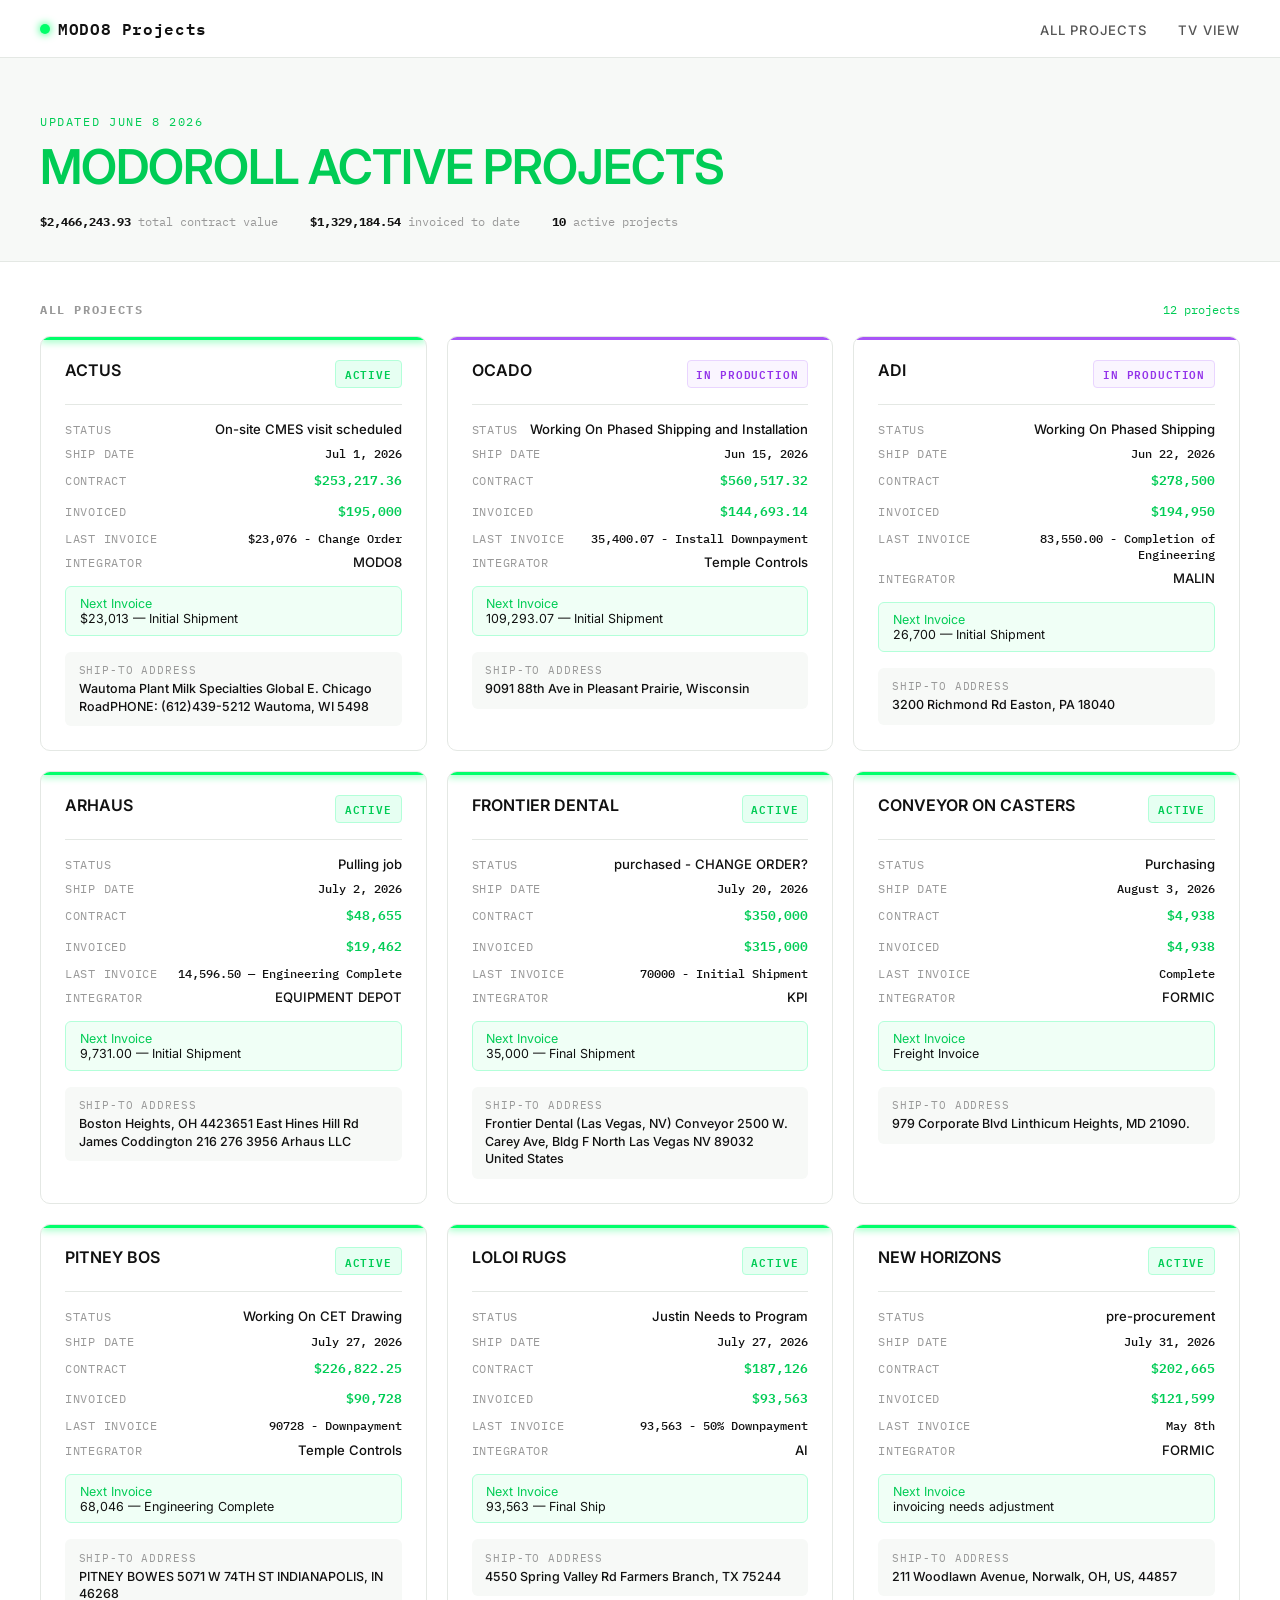
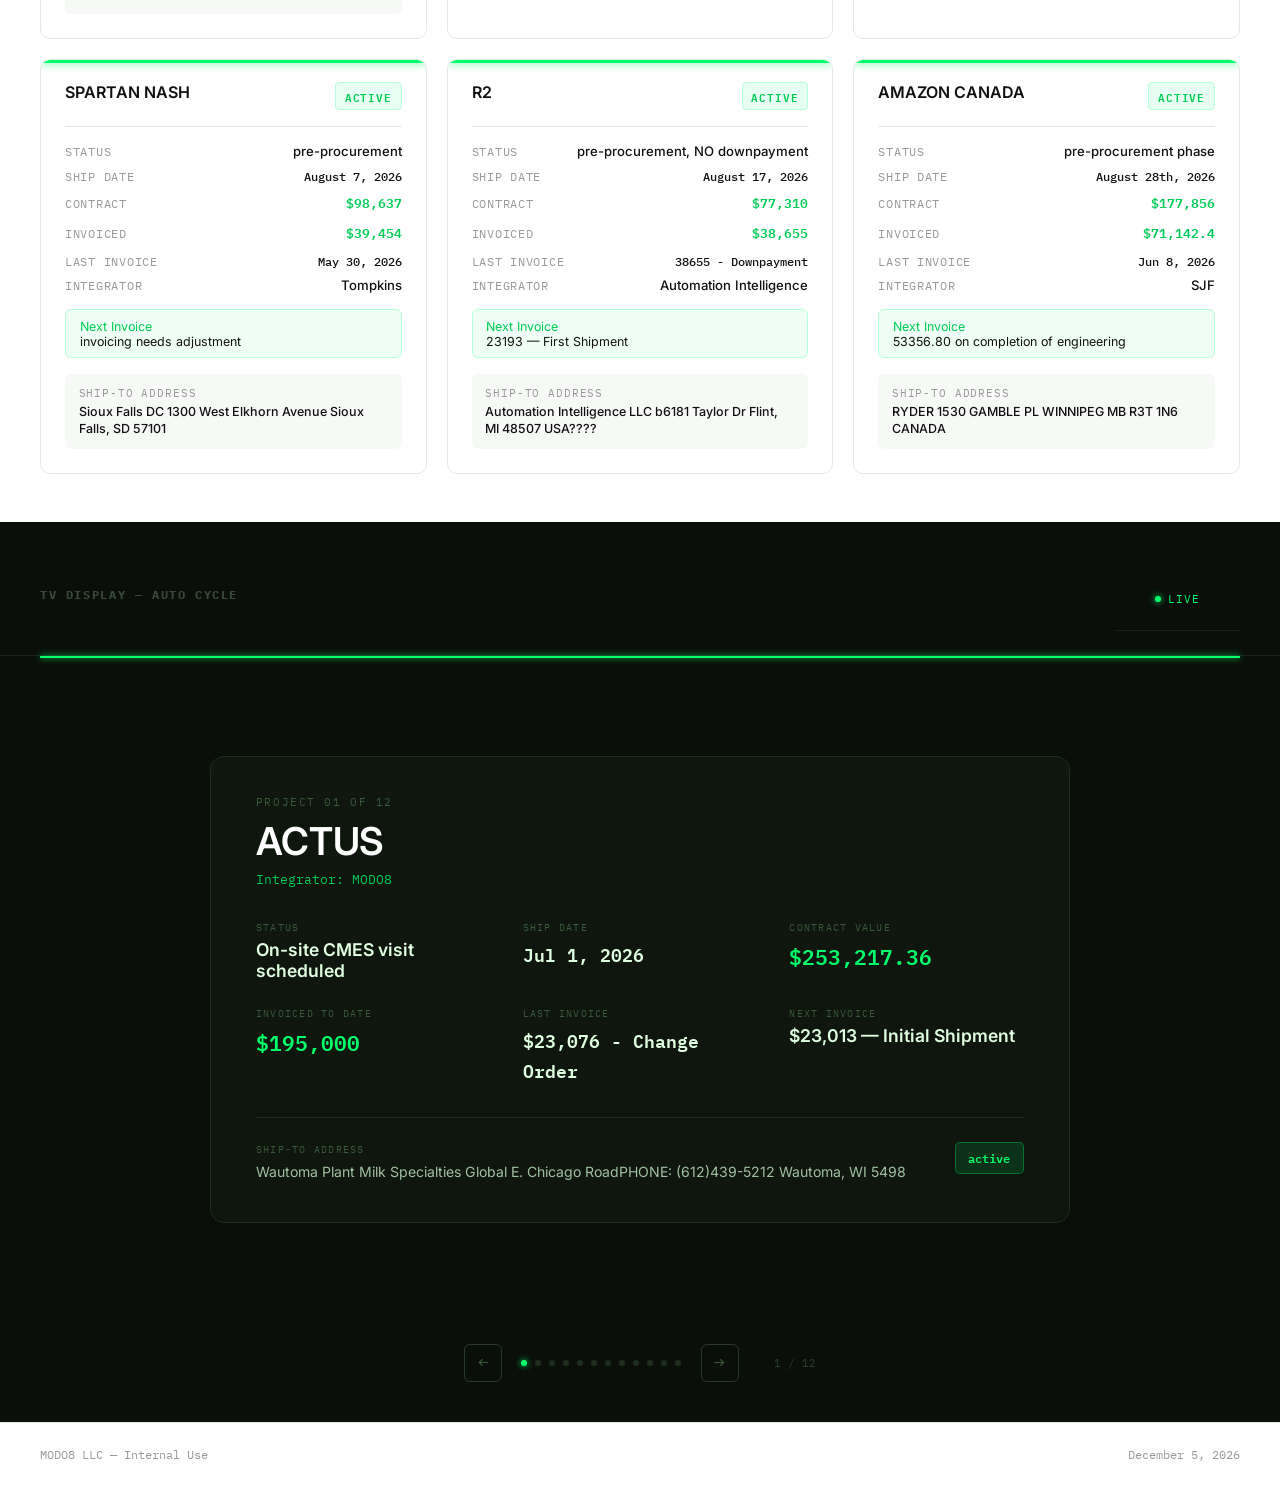
==== commit 0a6b76a3: "Update index.html" ====
--- a/index.html
+++ b/index.html
@@ -23,9 +23,9 @@
 <div class="hero-eyebrow">UPDATED JUNE 8 2026</div>
  <h1><em>MODOROLL ACTIVE PROJECTS</em></h1>
   <div class="hero-meta">
-  <!--   <div><strong id="total-value">—</strong> total contract value</div>-->
-    <!-- <div><strong id="total-invoiced">—</strong> invoiced to date</div>-->
-   <!--  <div><strong id="active-count">—</strong> active projects</div>-->
+     <div><strong id="total-value">—</strong> total contract value</div>
+     <div><strong id="total-invoiced">—</strong> invoiced to date</div>
+     <div><strong id="active-count">—</strong> active projects</div>
   </div>
 </section>
 
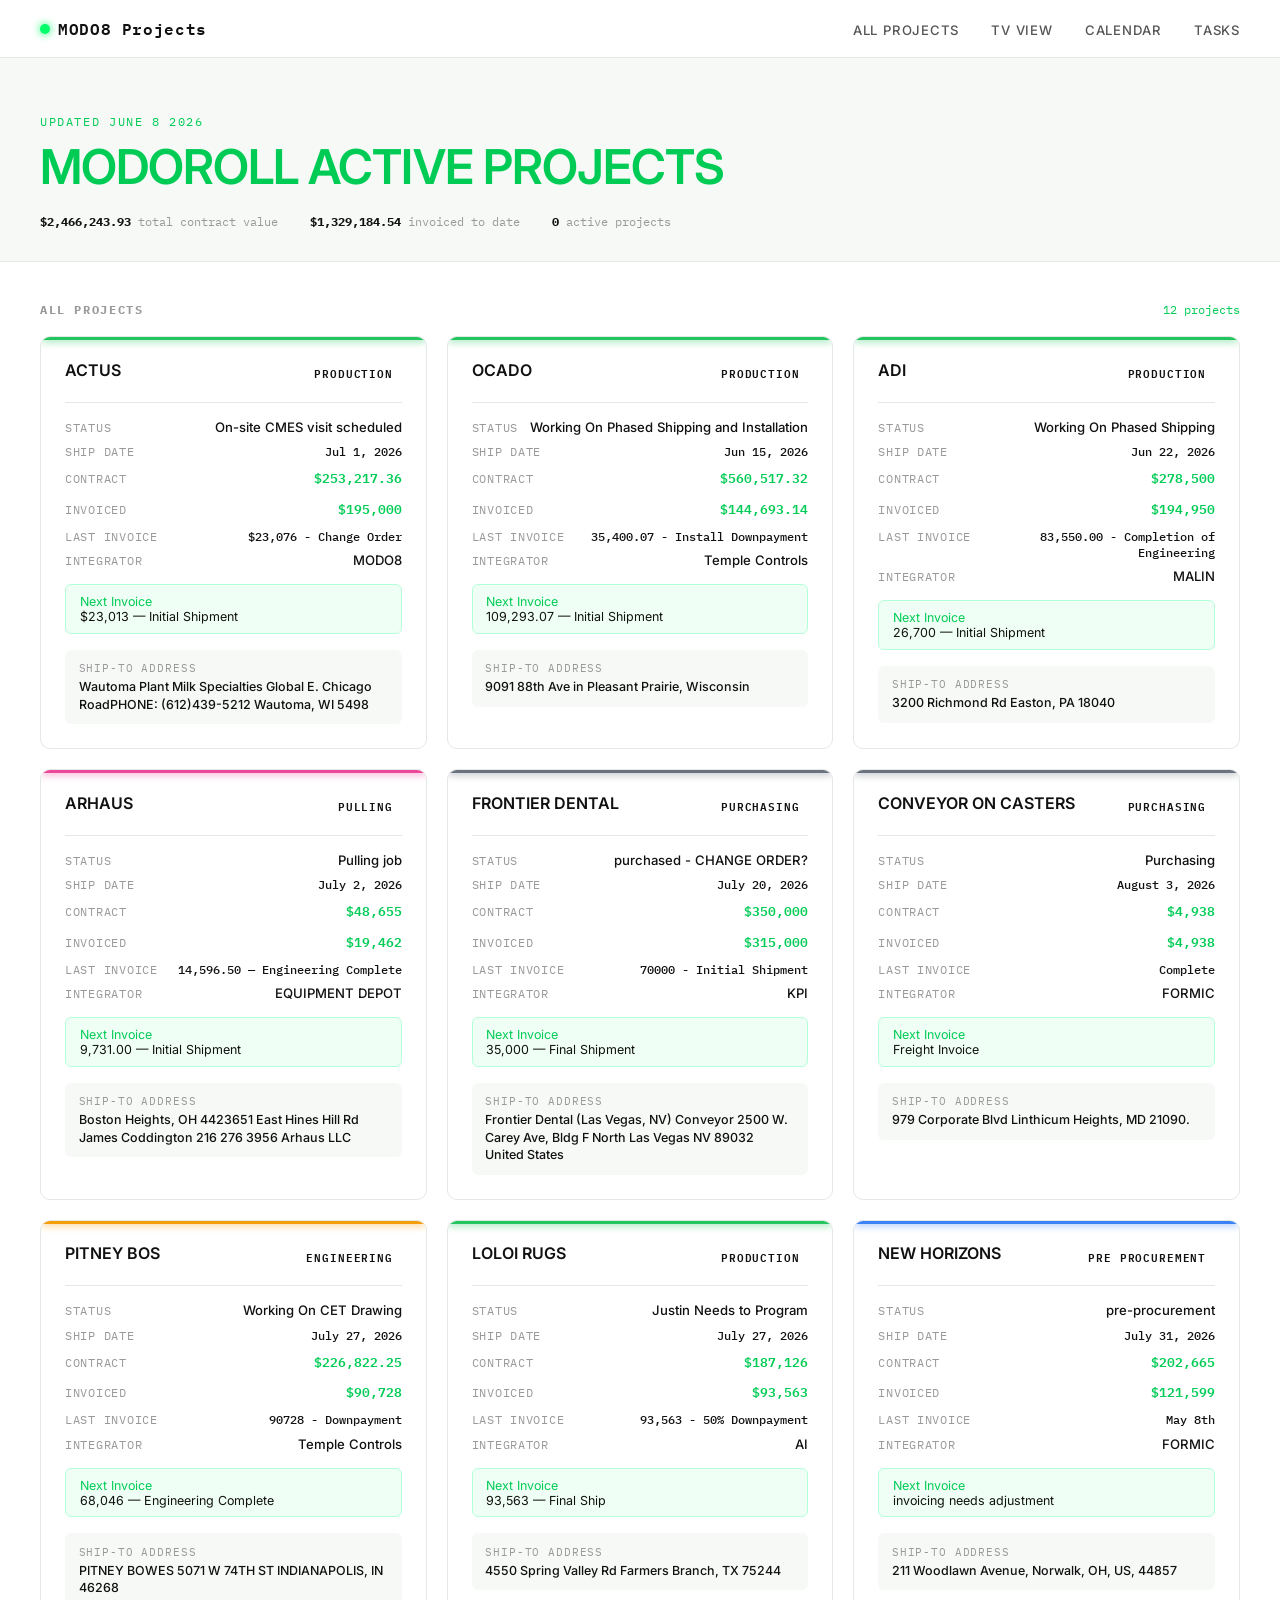
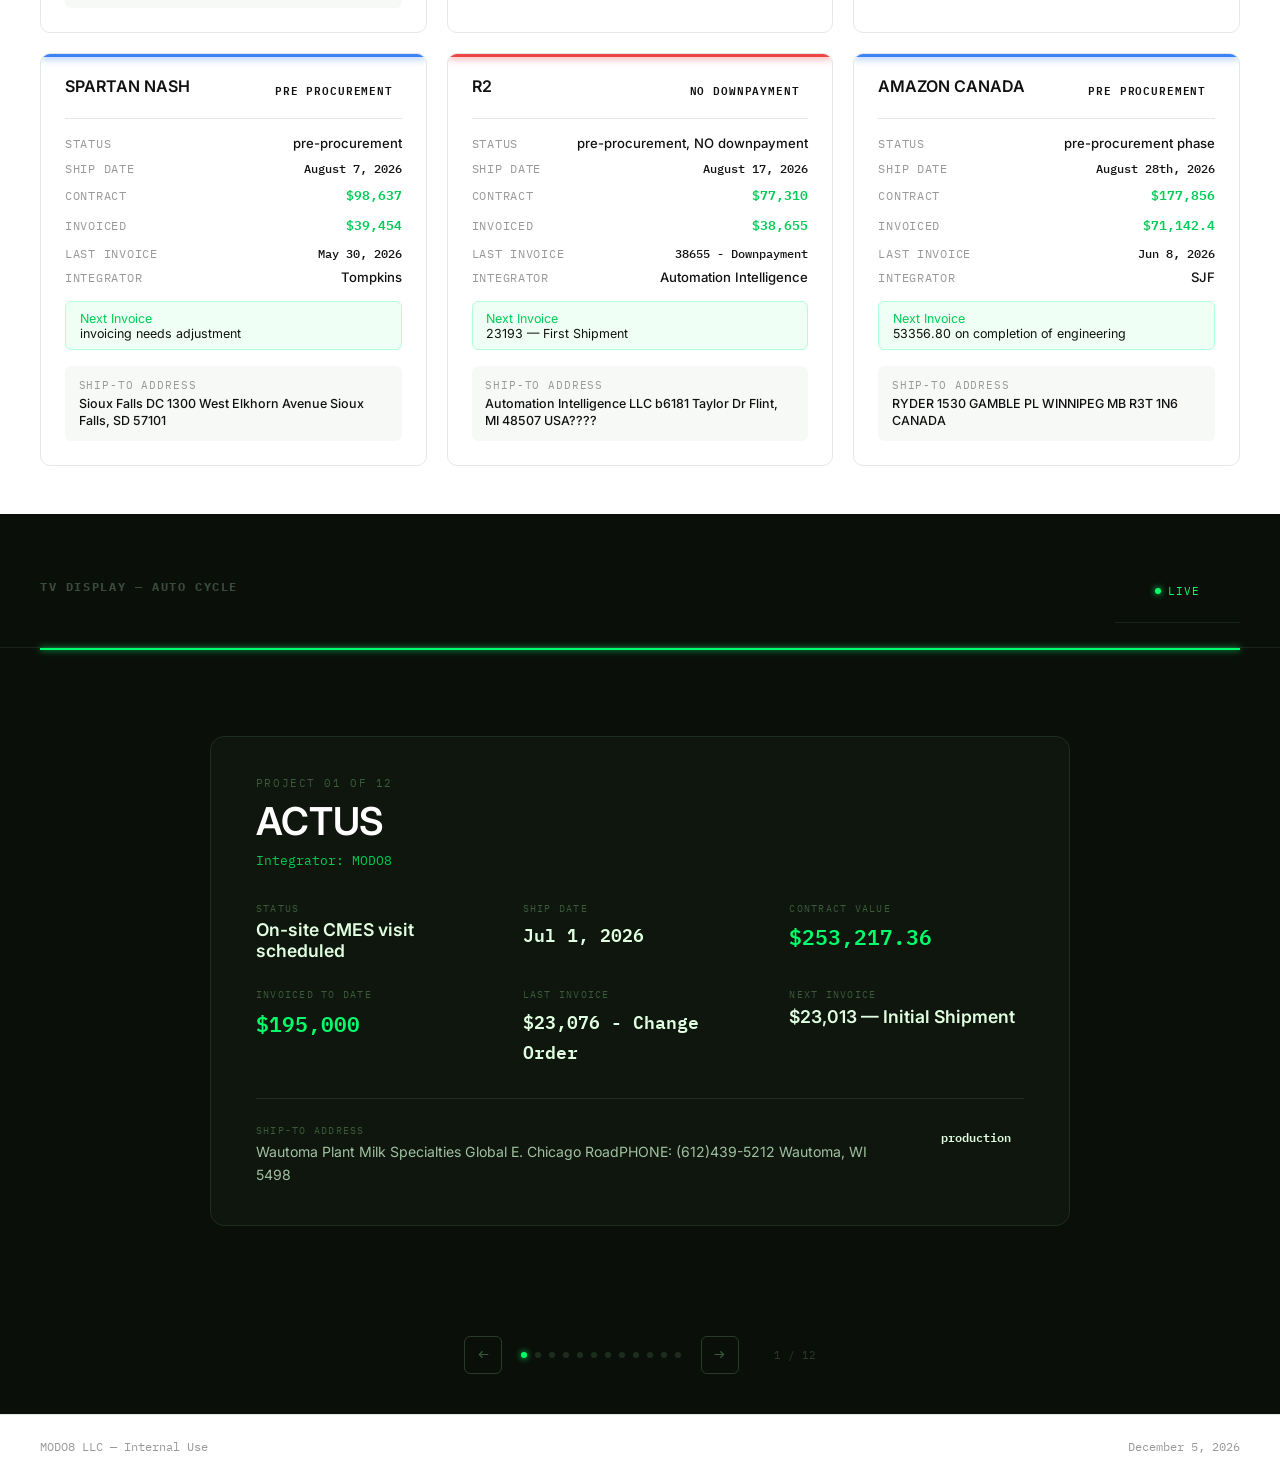
==== commit 09e10758: "Add files via upload" ====
--- a/index.html
+++ b/index.html
@@ -15,6 +15,8 @@
   <ul class="nav-links">
     <li><a href="#projects">All Projects</a></li>
     <li><a href="#carousel-section">TV View</a></li>
+    <li><a href="calendar.html">Calendar</a></li>
+    <li><a href="tasks.html">Tasks</a></li>
   </ul>
 </nav>
 
--- a/styles.css
+++ b/styles.css
@@ -143,11 +143,14 @@
   top: 0; left: 0; right: 0;
   height: 3px;
 }
-.card-status-bar.active        { background: var(--neon); box-shadow: 0 0 8px var(--neon); }
-.card-status-bar.pending       { background: #f59e0b; }
-.card-status-bar.shipped       { background: #3b82f6; }
-.card-status-bar.on-hold       { background: #ef4444; }
-.card-status-bar.in-production { background: #a855f7; }
+
+.card-status-bar.no-downpayment  { background: #ef4444; box-shadow: 0 0 8px #ef4444; }
+.card-status-bar.pre-procurement { background: #3b82f6; box-shadow: 0 0 8px #3b82f6; }
+.card-status-bar.engineering     { background: #f59e0b; box-shadow: 0 0 8px #f59e0b; }
+.card-status-bar.production      { background: #22c55e; box-shadow: 0 0 8px #22c55e; }
+.card-status-bar.done            { background: #000000; }
+.card-status-bar.purchasing      { background: #6b7280; box-shadow: 0 0 8px #6b7280; }
+.card-status-bar.pulling         { background: #ec4899; box-shadow: 0 0 8px #ec4899; }
 
 .card-top {
   display: flex; justify-content: space-between; align-items: flex-start;
@@ -463,4 +466,4 @@
   nav, .hero, .section-header { padding-left: 1rem; padding-right: 1rem; }
   .tv-card-grid { grid-template-columns: 1fr 1fr; }
   .tv-card { padding: 1.5rem 1.4rem; }
-}+}
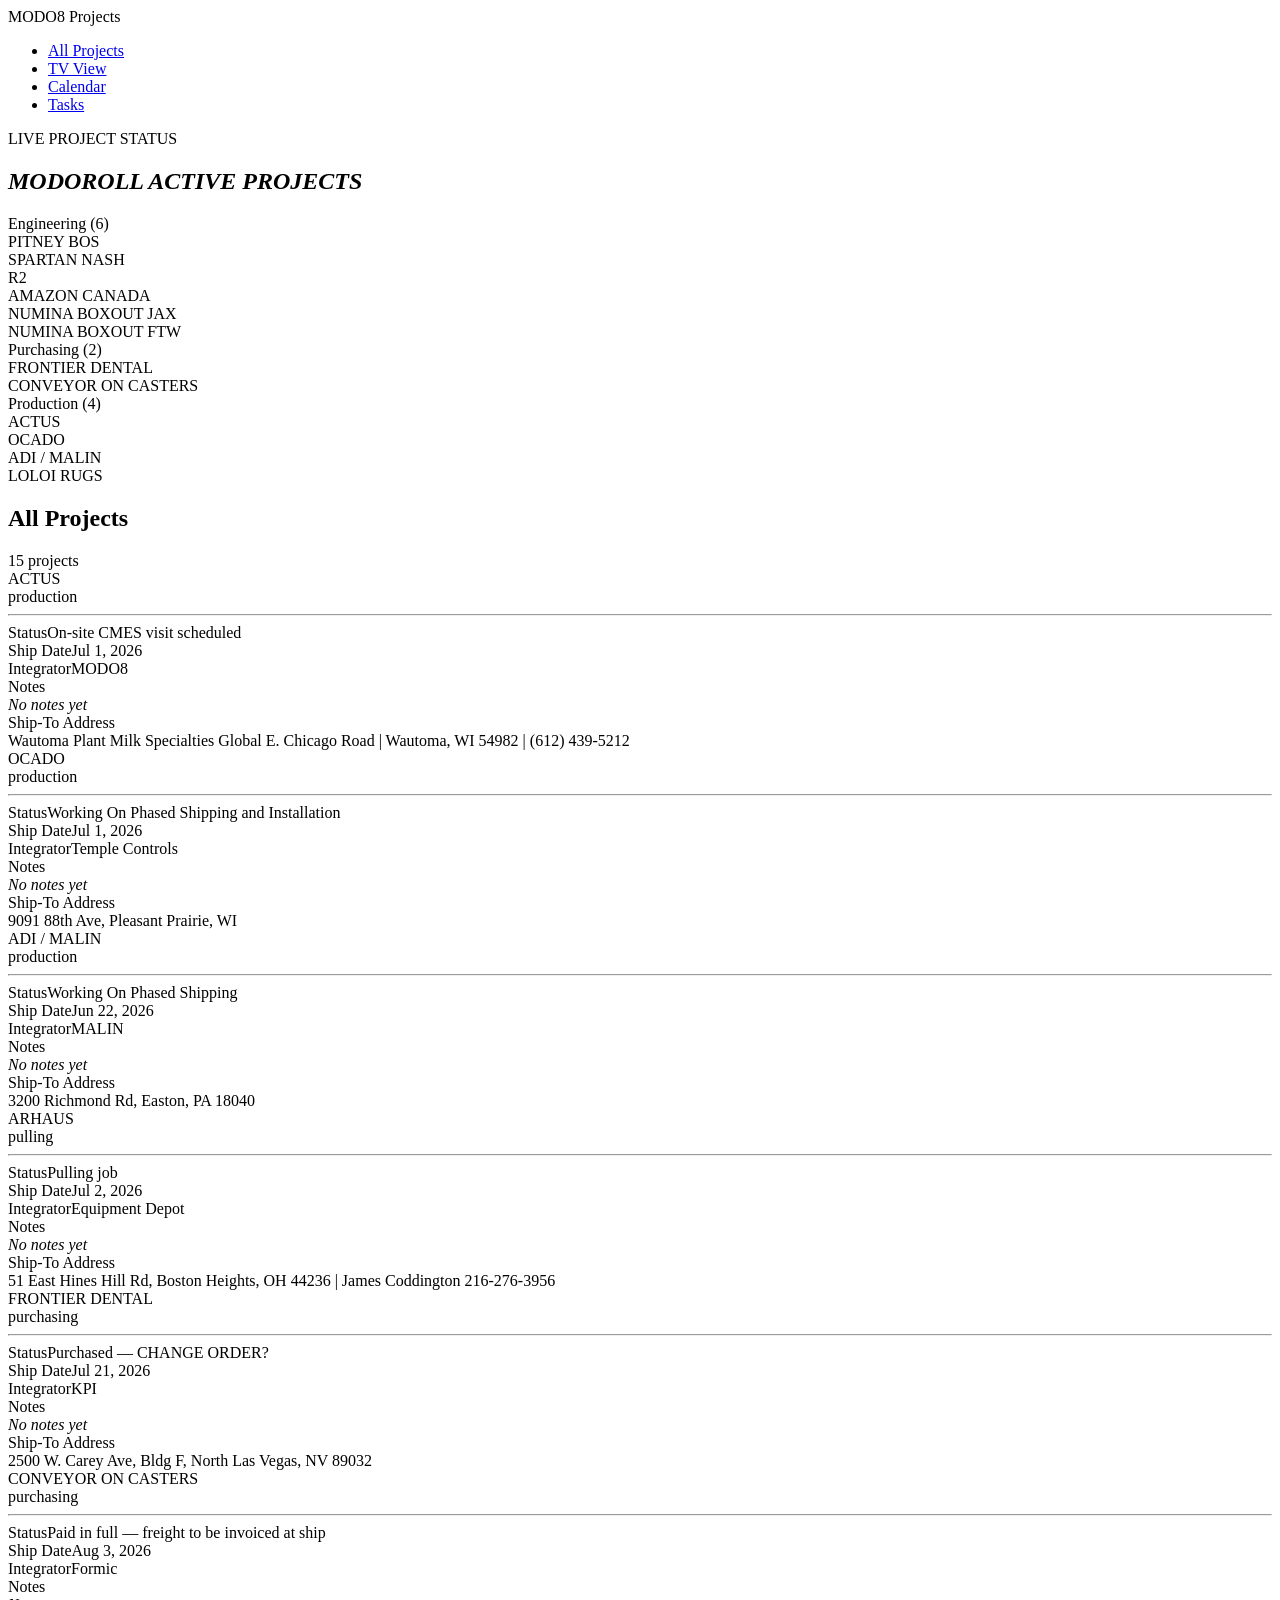
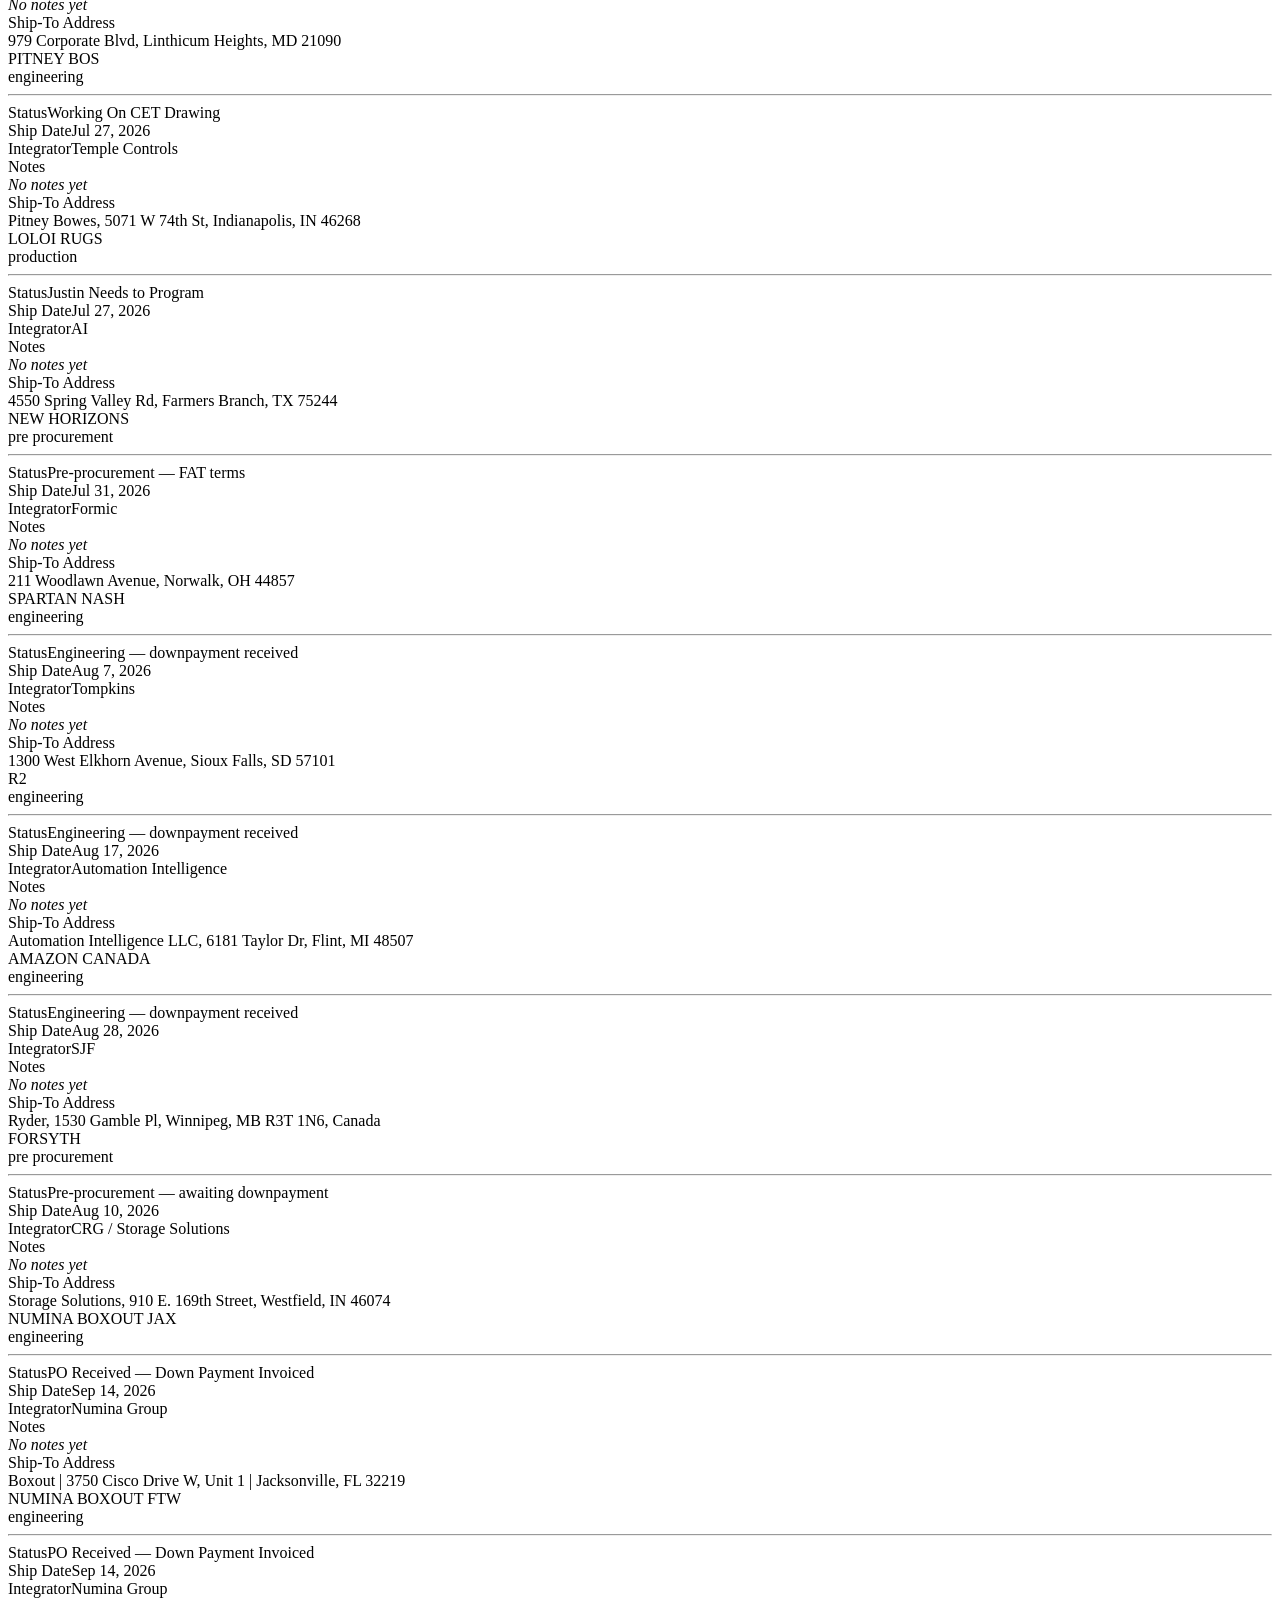
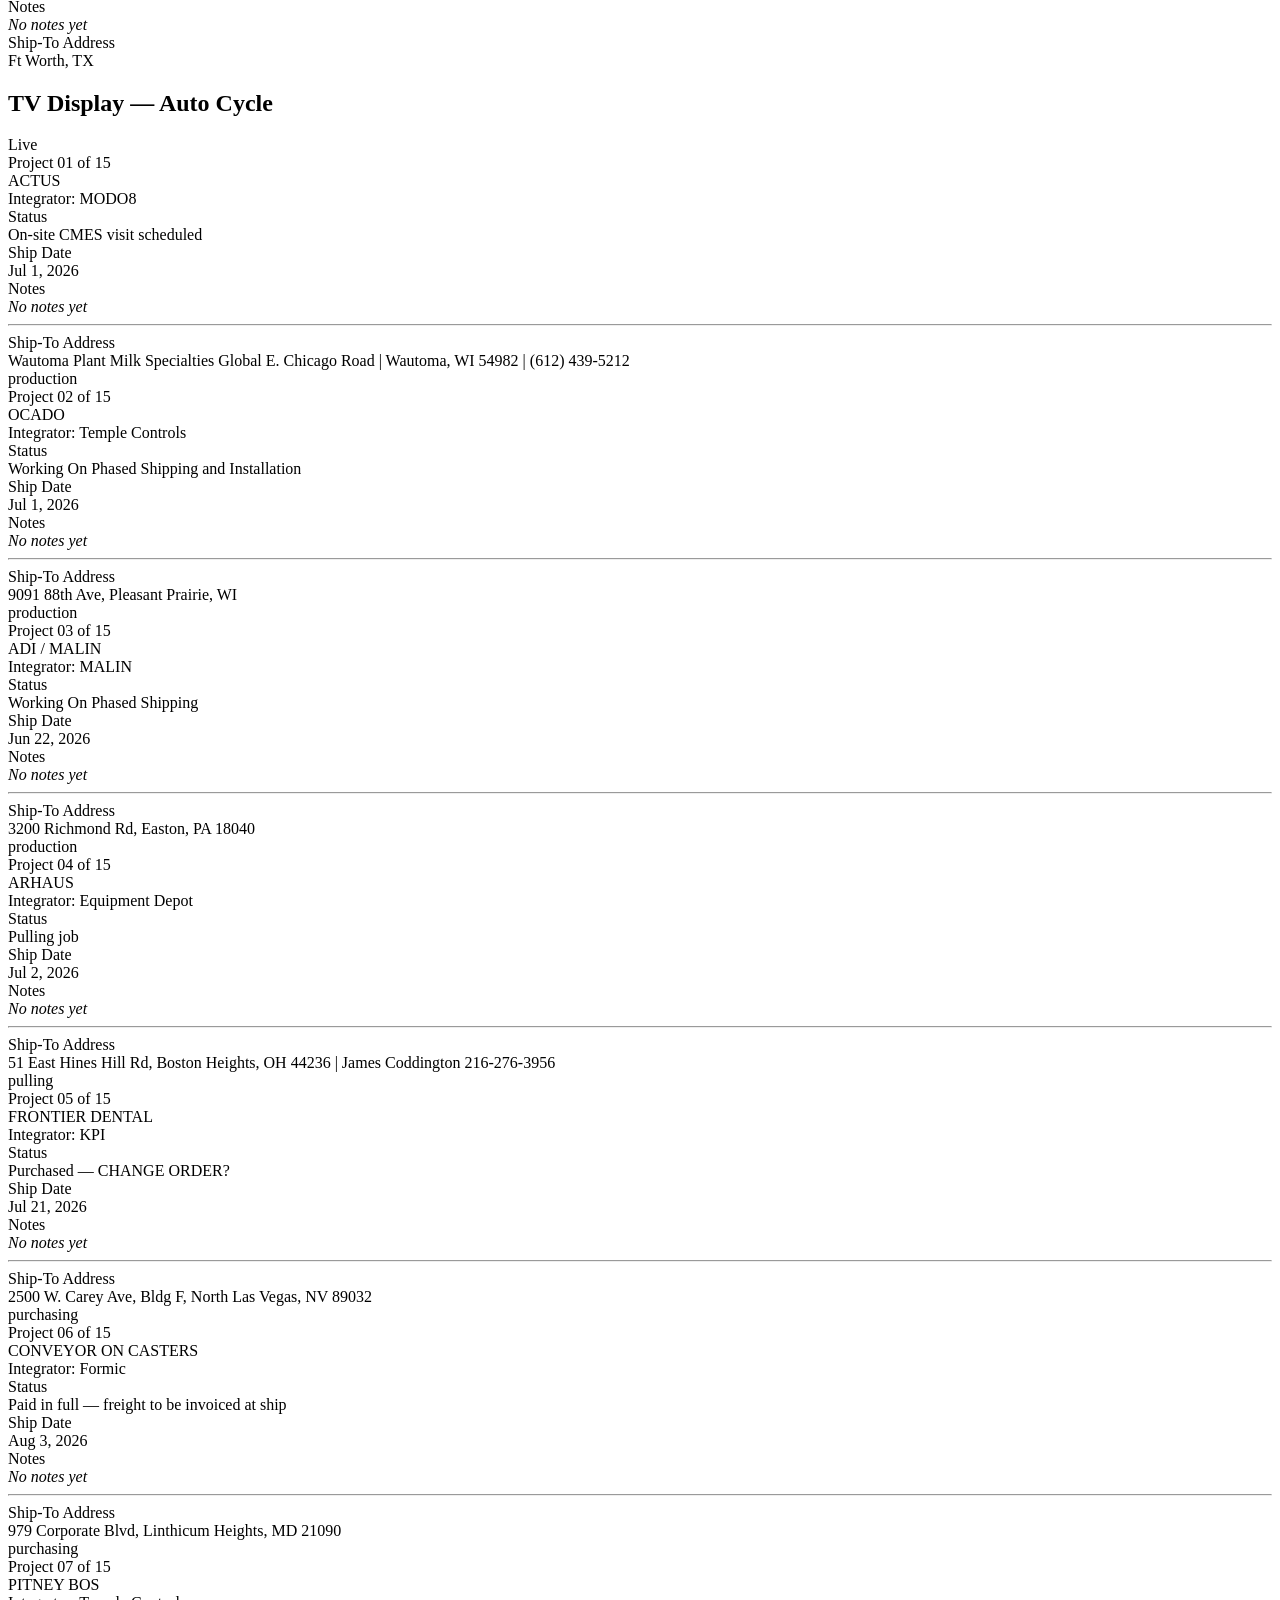
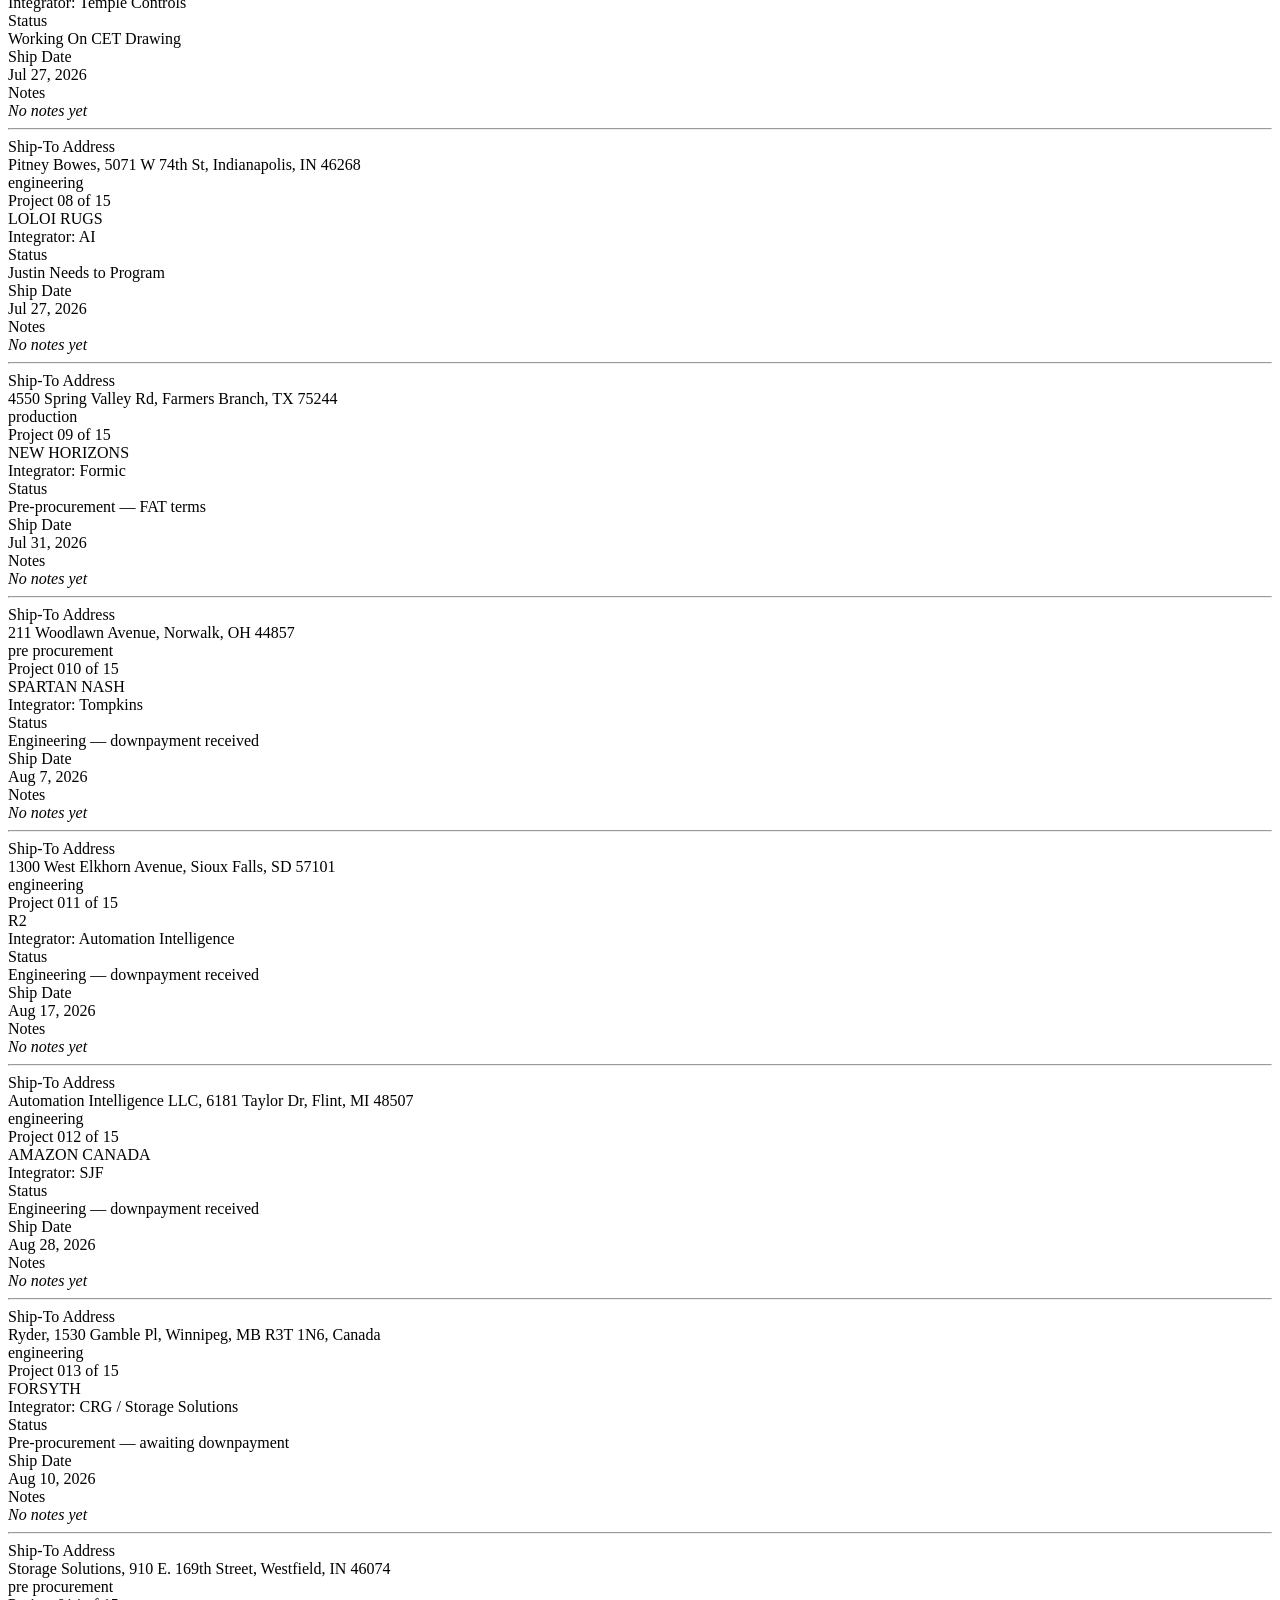
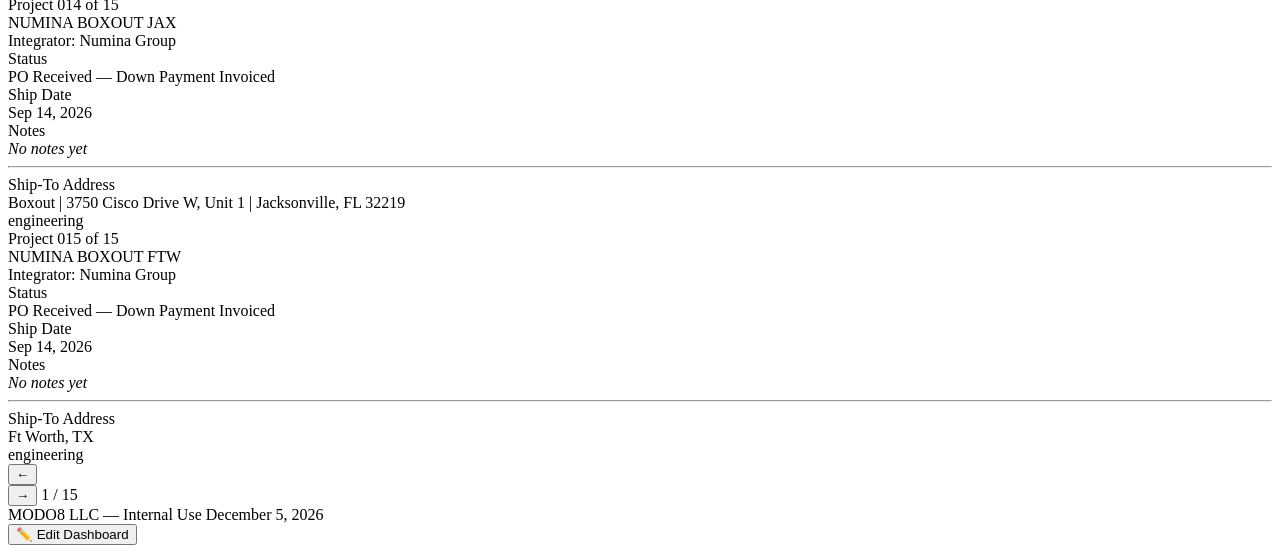
==== commit 5bddd99c: "Add files via upload" ====
--- a/index.html
+++ b/index.html
@@ -22,13 +22,9 @@
 
 <!-- HERO -->
 <section class="hero">
-<div class="hero-eyebrow">UPDATED JUNE 8 2026</div>
+<div class="hero-eyebrow">LIVE PROJECT STATUS</div>
  <h1><em>MODOROLL ACTIVE PROJECTS</em></h1>
-  <div class="hero-meta">
-     <div><strong id="total-value">—</strong> total contract value</div>
-     <div><strong id="total-invoiced">—</strong> invoiced to date</div>
-     <div><strong id="active-count">—</strong> active projects</div>
-  </div>
+  <div id="status-board"></div>
 </section>
 
 <!-- PROJECTS GRID -->
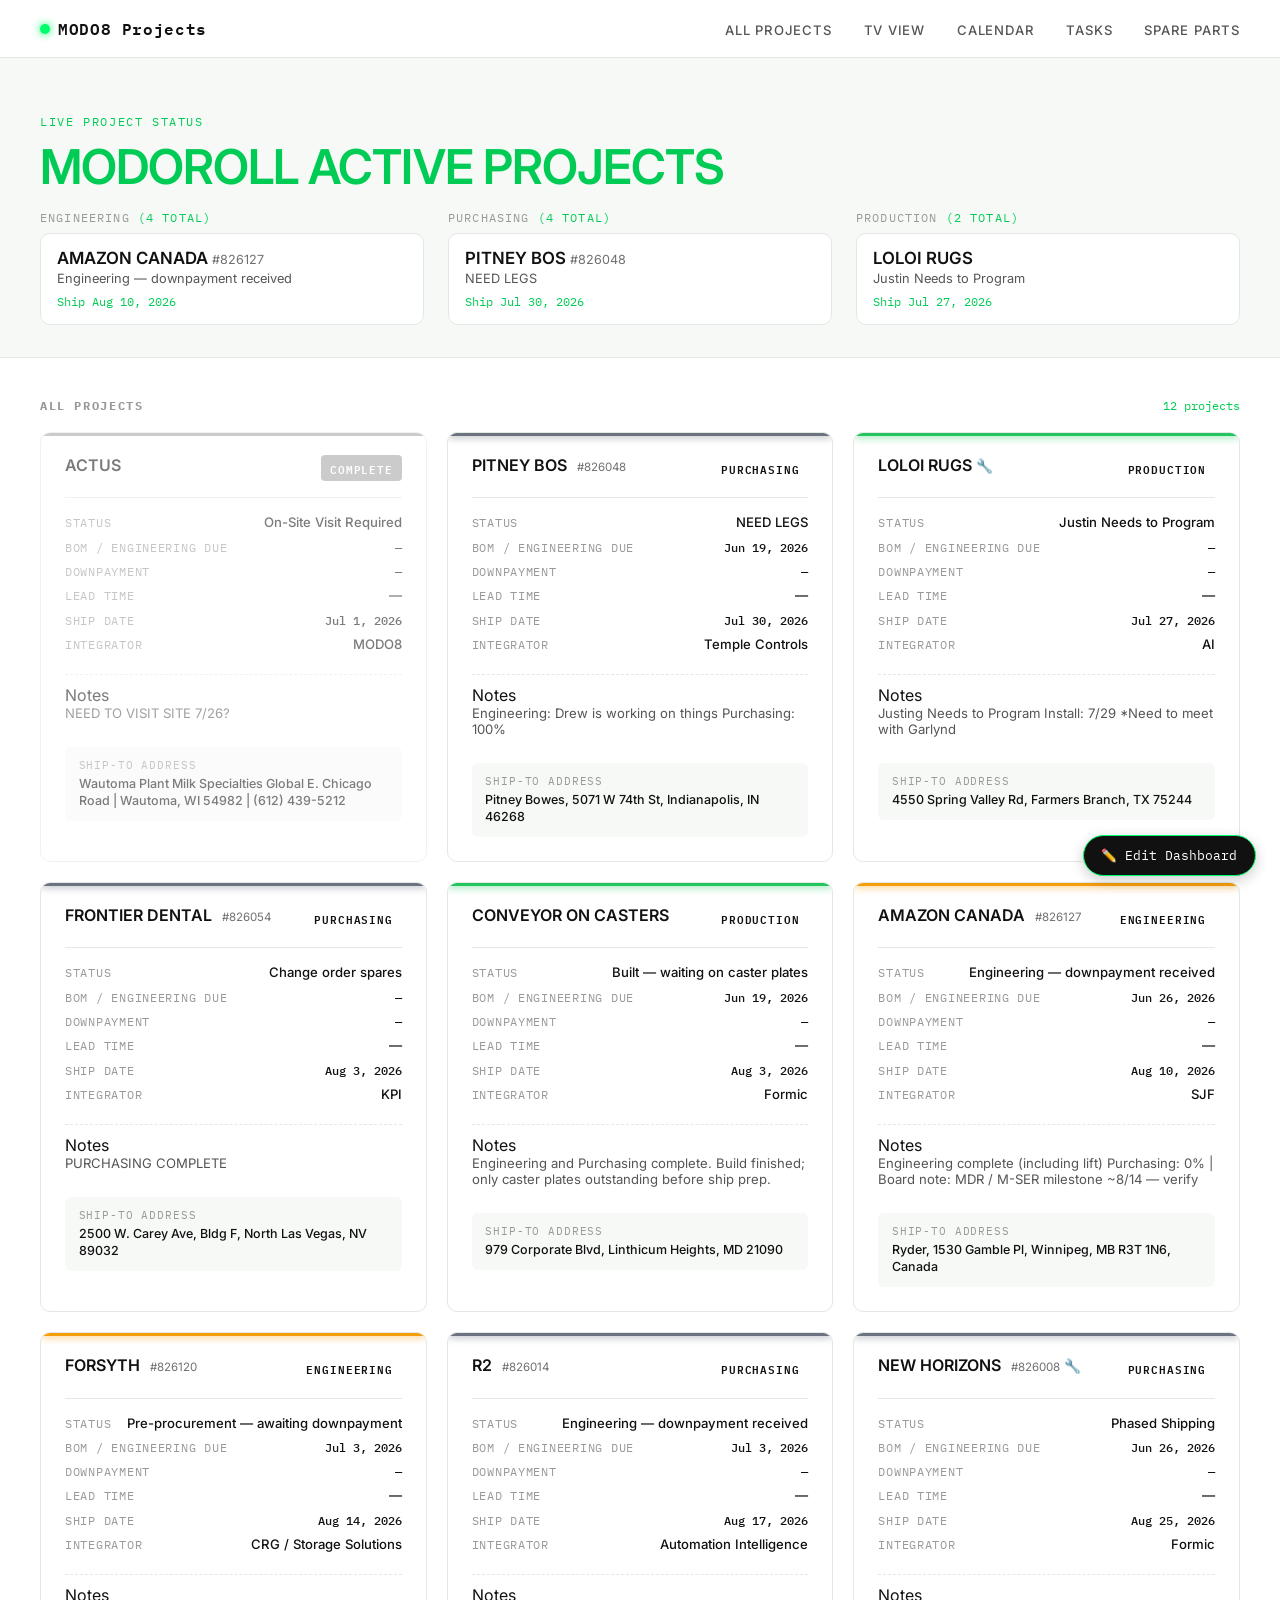
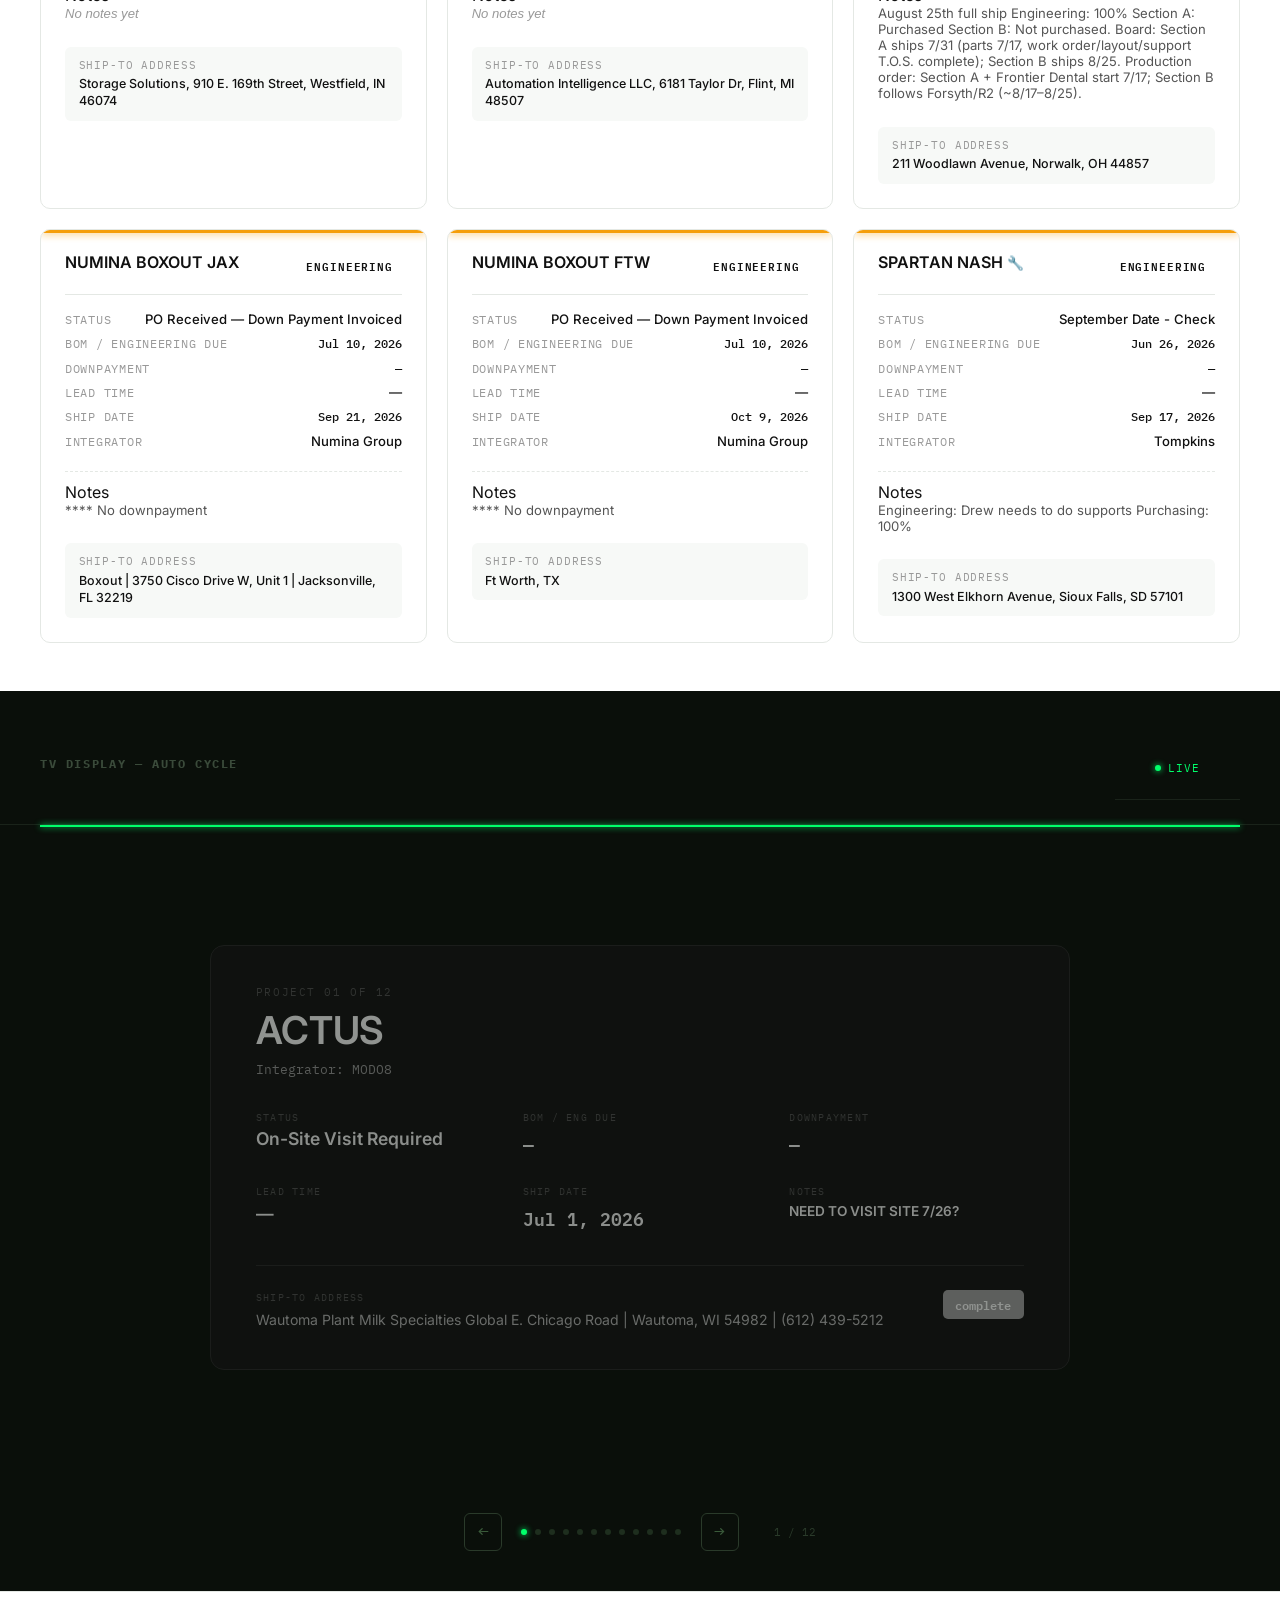
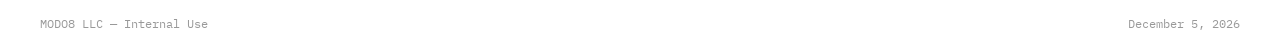
==== commit dcb10df3: "Add files via upload" ====
--- a/index.html
+++ b/index.html
@@ -17,6 +17,7 @@
     <li><a href="#carousel-section">TV View</a></li>
     <li><a href="calendar.html">Calendar</a></li>
     <li><a href="tasks.html">Tasks</a></li>
+    <li><a href="spareparts.html">Spare Parts</a></li>
   </ul>
 </nav>
 
--- a/styles.css
+++ b/styles.css
@@ -0,0 +1,767 @@
+:root {
+  --neon: #00FF6A;
+  --neon-dim: #00cc55;
+  --neon-glow: rgba(0,255,106,0.18);
+  --white: #ffffff;
+  --off-white: #f7f9f7;
+  --border: #e4e8e4;
+  --text: #111;
+  --text-sub: #555;
+  --text-muted: #999;
+  --mono: 'IBM Plex Mono', monospace;
+  --sans: 'Inter', sans-serif;
+  --radius: 10px;
+}
+
+*, *::before, *::after { box-sizing: border-box; margin: 0; padding: 0; }
+
+html { scroll-behavior: smooth; }
+
+body {
+  font-family: var(--sans);
+  background: var(--white);
+  color: var(--text);
+  min-height: 100vh;
+}
+
+/* ── NAV ── */
+nav {
+  position: sticky; top: 0; z-index: 100;
+  background: var(--white);
+  border-bottom: 1.5px solid var(--border);
+  display: flex; align-items: center; justify-content: space-between;
+  padding: 0 2.5rem;
+  height: 58px;
+}
+.nav-logo {
+  font-family: var(--mono);
+  font-weight: 600;
+  font-size: 1rem;
+  letter-spacing: 0.04em;
+  color: var(--text);
+  display: flex; align-items: center; gap: 0.5rem;
+}
+.nav-logo span {
+  display: inline-block;
+  width: 10px; height: 10px;
+  background: var(--neon);
+  border-radius: 50%;
+  box-shadow: 0 0 8px var(--neon);
+}
+.nav-links {
+  display: flex; gap: 2rem;
+  list-style: none;
+}
+.nav-links a {
+  font-size: 0.82rem;
+  font-weight: 500;
+  letter-spacing: 0.06em;
+  text-transform: uppercase;
+  text-decoration: none;
+  color: var(--text-sub);
+  transition: color 0.2s;
+}
+.nav-links a:hover { color: var(--neon-dim); }
+
+/* ── HERO ── */
+.hero {
+  padding: 3.5rem 2.5rem 2rem;
+  border-bottom: 1.5px solid var(--border);
+  background: var(--off-white);
+}
+.hero-eyebrow {
+  font-family: var(--mono);
+  font-size: 0.72rem;
+  letter-spacing: 0.14em;
+  text-transform: uppercase;
+  color: var(--neon-dim);
+  margin-bottom: 0.75rem;
+}
+.hero h1 {
+  font-size: clamp(1.9rem, 4vw, 3rem);
+  font-weight: 600;
+  line-height: 1.1;
+  letter-spacing: -0.02em;
+  color: var(--text);
+}
+.hero h1 em {
+  font-style: normal;
+  color: var(--neon-dim);
+}
+.hero-meta {
+  margin-top: 1.2rem;
+  display: flex; gap: 2rem;
+  font-family: var(--mono);
+  font-size: 0.78rem;
+  color: var(--text-muted);
+}
+.hero-meta strong { color: var(--text); }
+
+/* ── SECTION HEADER ── */
+.section-header {
+  padding: 2.5rem 2.5rem 1.2rem;
+  display: flex; align-items: baseline; justify-content: space-between;
+}
+.section-header h2 {
+  font-size: 0.72rem;
+  font-family: var(--mono);
+  letter-spacing: 0.14em;
+  text-transform: uppercase;
+  color: var(--text-muted);
+}
+.section-header .count {
+  font-family: var(--mono);
+  font-size: 0.72rem;
+  color: var(--neon-dim);
+}
+
+/* ── GRID ── */
+.grid {
+  display: grid;
+  grid-template-columns: repeat(auto-fill, minmax(340px, 1fr));
+  gap: 1.25rem;
+  padding: 0 2.5rem 3rem;
+}
+
+/* ── CARD ── */
+.card {
+  background: var(--white);
+  border: 1.5px solid var(--border);
+  border-radius: var(--radius);
+  padding: 1.4rem 1.5rem 1.5rem;
+  display: flex; flex-direction: column; gap: 1rem;
+  transition: border-color 0.2s, box-shadow 0.2s;
+  position: relative;
+  overflow: hidden;
+}
+.card:hover {
+  border-color: var(--neon);
+  box-shadow: 0 0 0 3px var(--neon-glow), 0 4px 18px rgba(0,0,0,0.05);
+}
+.card-status-bar {
+  position: absolute;
+  top: 0; left: 0; right: 0;
+  height: 3px;
+}
+
+.card-status-bar.no-downpayment  { background: #ef4444; box-shadow: 0 0 8px #ef4444; }
+.card-status-bar.pre-procurement { background: #3b82f6; box-shadow: 0 0 8px #3b82f6; }
+.card-status-bar.engineering     { background: #f59e0b; box-shadow: 0 0 8px #f59e0b; }
+.card-status-bar.production      { background: #22c55e; box-shadow: 0 0 8px #22c55e; }
+.card-status-bar.done            { background: #000000; }
+.card-status-bar.purchasing      { background: #6b7280; box-shadow: 0 0 8px #6b7280; }
+.card-status-bar.pulling         { background: #ec4899; box-shadow: 0 0 8px #ec4899; }
+
+.card-top {
+  display: flex; justify-content: space-between; align-items: flex-start;
+}
+.card-title {
+  font-size: 1rem;
+  font-weight: 600;
+  color: var(--text);
+  line-height: 1.3;
+  max-width: 70%;
+}
+.badge {
+  font-family: var(--mono);
+  font-size: 0.67rem;
+  font-weight: 600;
+  letter-spacing: 0.08em;
+  text-transform: uppercase;
+  padding: 0.22rem 0.55rem;
+  border-radius: 4px;
+}
+.badge.active        { background: #e6fff2; color: var(--neon-dim); border: 1px solid #b3ffd9; }
+.badge.pending       { background: #fff8e6; color: #d97706; border: 1px solid #fde68a; }
+.badge.shipped       { background: #eff6ff; color: #2563eb; border: 1px solid #bfdbfe; }
+.badge.on-hold       { background: #fff1f2; color: #dc2626; border: 1px solid #fecaca; }
+.badge.in-production { background: #faf5ff; color: #9333ea; border: 1px solid #e9d5ff; }
+
+.card-divider {
+  border: none;
+  border-top: 1px solid var(--border);
+  margin: 0;
+}
+
+.card-rows {
+  display: flex; flex-direction: column; gap: 0.52rem;
+}
+.card-row {
+  display: flex; justify-content: space-between; align-items: baseline;
+  font-size: 0.82rem;
+}
+.card-row .label {
+  color: var(--text-muted);
+  font-size: 0.76rem;
+  text-transform: uppercase;
+  letter-spacing: 0.06em;
+  font-family: var(--mono);
+  flex-shrink: 0;
+  margin-right: 0.5rem;
+}
+.card-row .value {
+  color: var(--text);
+  font-weight: 500;
+  text-align: right;
+}
+.card-row .value.money {
+  font-family: var(--mono);
+  color: var(--neon-dim);
+  font-weight: 600;
+}
+.card-row .value.date {
+  font-family: var(--mono);
+  font-size: 0.78rem;
+}
+
+.card-footer {
+  background: var(--off-white);
+  border-radius: 6px;
+  padding: 0.7rem 0.85rem;
+  font-size: 0.78rem;
+}
+.card-footer .footer-label {
+  font-family: var(--mono);
+  font-size: 0.67rem;
+  text-transform: uppercase;
+  letter-spacing: 0.08em;
+  color: var(--text-muted);
+  margin-bottom: 0.2rem;
+}
+.card-footer .footer-val {
+  color: var(--text);
+  font-weight: 500;
+  line-height: 1.4;
+}
+
+.card-next {
+  background: #f0fff6;
+  border: 1px solid #b3ffd9;
+  border-radius: 6px;
+  padding: 0.55rem 0.85rem;
+  font-size: 0.78rem;
+}
+.card-next .footer-label { color: var(--neon-dim); }
+
+/* ── CAROUSEL SECTION ── */
+#carousel-section {
+  background: #0a0f0a;
+  padding: 0;
+  min-height: 100vh;
+  display: flex; flex-direction: column;
+}
+.carousel-header {
+  padding: 2.2rem 2.5rem 1.5rem;
+  border-bottom: 1px solid #1a231a;
+  display: flex; justify-content: space-between; align-items: center;
+}
+.carousel-header h2 {
+  font-family: var(--mono);
+  font-size: 0.72rem;
+  letter-spacing: 0.14em;
+  text-transform: uppercase;
+  color: #3a4a3a;
+}
+.carousel-header .tv-badge {
+  font-family: var(--mono);
+  font-size: 0.67rem;
+  letter-spacing: 0.1em;
+  text-transform: uppercase;
+  color: var(--neon);
+  display: flex; align-items: center; gap: 0.45rem;
+}
+.tv-badge .blink {
+  width: 6px; height: 6px;
+  background: var(--neon);
+  border-radius: 50%;
+  box-shadow: 0 0 6px var(--neon);
+  animation: blink 1.2s infinite;
+}
+@keyframes blink {
+  0%, 100% { opacity: 1; }
+  50% { opacity: 0.2; }
+}
+
+.carousel-stage {
+  flex: 1;
+  display: flex; align-items: center; justify-content: center;
+  padding: 3rem 4vw;
+}
+.carousel-track {
+  width: 100%;
+  max-width: 860px;
+  position: relative;
+}
+.carousel-slide {
+  display: none;
+  animation: fadeIn 0.5s ease;
+}
+.carousel-slide.active { display: block; }
+@keyframes fadeIn {
+  from { opacity: 0; transform: translateY(10px); }
+  to   { opacity: 1; transform: translateY(0); }
+}
+
+/* ── TV CARD ── */
+.tv-card {
+  background: #0e160e;
+  border: 1.5px solid #1e2e1e;
+  border-radius: 14px;
+  padding: 2.4rem 2.8rem;
+  color: #e0ffe0;
+}
+.tv-card-eyebrow {
+  font-family: var(--mono);
+  font-size: 0.7rem;
+  letter-spacing: 0.14em;
+  text-transform: uppercase;
+  color: #3a5a3a;
+  margin-bottom: 0.6rem;
+}
+.tv-card-title {
+  font-size: clamp(1.6rem, 3.5vw, 2.4rem);
+  font-weight: 600;
+  color: var(--white);
+  margin-bottom: 0.5rem;
+  letter-spacing: -0.01em;
+  line-height: 1.15;
+}
+.tv-card-integrator {
+  font-family: var(--mono);
+  font-size: 0.8rem;
+  color: var(--neon-dim);
+  margin-bottom: 2rem;
+}
+.tv-card-grid {
+  display: grid;
+  grid-template-columns: 1fr 1fr 1fr;
+  gap: 1.6rem 2rem;
+  margin-bottom: 2rem;
+}
+.tv-stat .tv-stat-label {
+  font-family: var(--mono);
+  font-size: 0.65rem;
+  letter-spacing: 0.12em;
+  text-transform: uppercase;
+  color: #3a5a3a;
+  margin-bottom: 0.3rem;
+}
+.tv-stat .tv-stat-val {
+  font-size: 1.1rem;
+  font-weight: 600;
+  color: #e0ffe0;
+}
+.tv-stat .tv-stat-val.money {
+  font-family: var(--mono);
+  color: var(--neon);
+  font-size: 1.3rem;
+}
+.tv-stat .tv-stat-val.date {
+  font-family: var(--mono);
+}
+.tv-divider {
+  border: none;
+  border-top: 1px solid #1e2e1e;
+  margin: 1.5rem 0;
+}
+.tv-address-row {
+  display: flex; justify-content: space-between; align-items: flex-start;
+  gap: 2rem;
+}
+.tv-address .tv-stat-label {
+  font-family: var(--mono);
+  font-size: 0.65rem;
+  letter-spacing: 0.12em;
+  text-transform: uppercase;
+  color: #3a5a3a;
+  margin-bottom: 0.3rem;
+}
+.tv-address .tv-stat-val {
+  font-size: 0.88rem;
+  color: #a0c0a0;
+  line-height: 1.6;
+}
+.tv-badge-status {
+  font-family: var(--mono);
+  font-size: 0.72rem;
+  padding: 0.3rem 0.8rem;
+  border-radius: 5px;
+  font-weight: 600;
+  align-self: flex-start;
+}
+.tv-badge-status.active        { background: rgba(0,255,106,0.12); color: var(--neon); border: 1px solid rgba(0,255,106,0.3); }
+.tv-badge-status.pending       { background: rgba(245,158,11,0.1); color: #fbbf24; border: 1px solid rgba(245,158,11,0.3); }
+.tv-badge-status.shipped       { background: rgba(59,130,246,0.1); color: #60a5fa; border: 1px solid rgba(59,130,246,0.3); }
+.tv-badge-status.on-hold       { background: rgba(239,68,68,0.1); color: #f87171; border: 1px solid rgba(239,68,68,0.3); }
+.tv-badge-status.in-production { background: rgba(168,85,247,0.1); color: #c084fc; border: 1px solid rgba(168,85,247,0.3); }
+
+/* ── CAROUSEL CONTROLS ── */
+.carousel-controls {
+  padding: 1.5rem 2.5rem 2.5rem;
+  display: flex; align-items: center; justify-content: center; gap: 1.2rem;
+}
+.carousel-controls button {
+  background: none;
+  border: 1px solid #2a3a2a;
+  color: #3a5a3a;
+  font-family: var(--mono);
+  font-size: 1.1rem;
+  width: 38px; height: 38px;
+  border-radius: 6px;
+  cursor: pointer;
+  transition: border-color 0.2s, color 0.2s;
+  display: flex; align-items: center; justify-content: center;
+}
+.carousel-controls button:hover {
+  border-color: var(--neon);
+  color: var(--neon);
+}
+.carousel-dots {
+  display: flex; gap: 0.5rem; align-items: center;
+}
+.dot {
+  width: 6px; height: 6px;
+  border-radius: 50%;
+  background: #1e2e1e;
+  cursor: pointer;
+  transition: background 0.2s, box-shadow 0.2s;
+}
+.dot.active {
+  background: var(--neon);
+  box-shadow: 0 0 6px var(--neon);
+}
+.carousel-progress {
+  font-family: var(--mono);
+  font-size: 0.7rem;
+  color: #2a3a2a;
+  margin-left: 1rem;
+}
+.autoplay-bar {
+  height: 2px;
+  background: #1a2a1a;
+  position: relative;
+  margin: 0 2.5rem;
+}
+.autoplay-fill {
+  height: 100%;
+  background: var(--neon);
+  box-shadow: 0 0 6px var(--neon);
+  width: 0%;
+  transition: width linear;
+}
+
+/* ── FOOTER ── */
+footer {
+  padding: 1.5rem 2.5rem;
+  border-top: 1.5px solid var(--border);
+  font-family: var(--mono);
+  font-size: 0.72rem;
+  color: var(--text-muted);
+  display: flex; justify-content: space-between;
+}
+
+/* ── RESPONSIVE ── */
+@media (max-width: 680px) {
+  .grid { grid-template-columns: 1fr; padding: 0 1rem 2rem; }
+  nav, .hero, .section-header { padding-left: 1rem; padding-right: 1rem; }
+  .tv-card-grid { grid-template-columns: 1fr 1fr; }
+  .tv-card { padding: 1.5rem 1.4rem; }
+}
+
+/* ══════════════════════════════════════════════════════════
+   ADDITIONS — status board, notes, install flag, floating editor
+   Append this block to the end of styles.css
+   ══════════════════════════════════════════════════════════ */
+
+/* ── Live status board (index hero) ── */
+#status-board {
+  display: flex;
+  gap: 1.5rem;
+  flex-wrap: wrap;
+  margin-top: 1rem;
+}
+.status-col {
+  min-width: 180px;
+  flex: 1;
+}
+.status-col-header {
+  font-family: var(--mono);
+  font-size: 0.72rem;
+  letter-spacing: 0.1em;
+  text-transform: uppercase;
+  color: var(--text-muted);
+  margin-bottom: 0.5rem;
+}
+.status-count { color: var(--neon-dim); }
+.status-col-list {
+  display: flex;
+  flex-direction: column;
+  gap: 0.3rem;
+}
+.status-chip {
+  font-family: var(--mono);
+  font-size: 0.78rem;
+  padding: 0.35rem 0.6rem;
+  border: 1px solid var(--border);
+  border-radius: 6px;
+  background: var(--white);
+  color: var(--text);
+}
+.status-chip-empty {
+  color: var(--text-muted);
+  font-style: italic;
+  border-style: dashed;
+}
+
+/* ── Notes on project cards ── */
+.card-notes {
+  padding: 0.6rem 0;
+  border-top: 1px dashed var(--border);
+  margin-top: 0.4rem;
+}
+.card-notes .notes-text {
+  font-size: 0.82rem;
+  color: var(--text-sub);
+}
+.card-notes .notes-text em { color: var(--text-muted); }
+
+.tv-stat-notes .tv-stat-val { font-size: 0.85rem; }
+
+/* ── Install flag ── */
+.install-flag { font-size: 0.85em; }
+
+/* ── Floating editor toggle ── */
+#editor-toggle-bar {
+  position: fixed;
+  bottom: 1.5rem;
+  right: 1.5rem;
+  z-index: 999;
+}
+#editor-toggle-btn {
+  font-family: var(--mono);
+  font-size: 0.8rem;
+  padding: 0.7rem 1.1rem;
+  border-radius: 999px;
+  border: 1.5px solid var(--neon);
+  background: var(--text);
+  color: var(--white);
+  cursor: pointer;
+  box-shadow: 0 4px 14px rgba(0,0,0,0.2);
+}
+#editor-toggle-btn:hover { background: #000; }
+
+/* ── Editor overlay panel ── */
+#editor-panel-overlay {
+  position: fixed;
+  inset: 0;
+  background: rgba(0,0,0,0.45);
+  z-index: 1000;
+  display: flex;
+  align-items: center;
+  justify-content: center;
+  padding: 2rem;
+}
+#editor-panel-inner {
+  background: var(--white);
+  border-radius: var(--radius);
+  width: min(900px, 100%);
+  max-height: 85vh;
+  display: flex;
+  flex-direction: column;
+  overflow: hidden;
+}
+#editor-panel-header {
+  display: flex;
+  align-items: center;
+  justify-content: space-between;
+  padding: 1rem 1.4rem;
+  border-bottom: 1.5px solid var(--border);
+  background: var(--off-white);
+}
+#editor-tabs { display: flex; gap: 0.5rem; }
+.editor-tab-btn {
+  font-family: var(--mono);
+  font-size: 0.75rem;
+  letter-spacing: 0.05em;
+  text-transform: uppercase;
+  padding: 0.4rem 0.8rem;
+  border-radius: 6px;
+  border: 1.5px solid var(--border);
+  background: var(--white);
+  color: var(--text-sub);
+  cursor: pointer;
+}
+.editor-tab-btn.active {
+  border-color: var(--neon);
+  background: #f0fff6;
+  color: var(--neon-dim);
+  font-weight: 600;
+}
+#editor-close-btn {
+  border: none;
+  background: none;
+  font-size: 1.1rem;
+  cursor: pointer;
+  color: var(--text-sub);
+}
+#editor-panel-body {
+  padding: 1.2rem 1.4rem;
+  overflow-y: auto;
+  flex: 1;
+  display: flex;
+  flex-direction: column;
+  gap: 1rem;
+}
+#editor-panel-footer {
+  display: flex;
+  align-items: center;
+  gap: 0.8rem;
+  padding: 1rem 1.4rem;
+  border-top: 1.5px solid var(--border);
+  background: var(--off-white);
+}
+#editor-panel-footer button {
+  font-family: var(--mono);
+  font-size: 0.78rem;
+  padding: 0.55rem 1rem;
+  border-radius: 6px;
+  border: 1.5px solid var(--border);
+  background: var(--white);
+  color: var(--text);
+  cursor: pointer;
+}
+#save-github-btn {
+  border-color: var(--neon);
+  background: var(--neon);
+  color: #05230f;
+  font-weight: 600;
+}
+#editor-save-status {
+  font-family: var(--mono);
+  font-size: 0.75rem;
+}
+
+.editor-row {
+  border: 1.5px solid var(--border);
+  border-radius: var(--radius);
+  padding: 0.9rem 1rem;
+}
+.editor-row-header {
+  display: flex;
+  align-items: center;
+  gap: 1rem;
+  margin-bottom: 0.7rem;
+  flex-wrap: wrap;
+}
+.editor-install {
+  font-family: var(--mono);
+  font-size: 0.75rem;
+  display: flex;
+  align-items: center;
+  gap: 0.3rem;
+}
+.editor-delete-btn, .editor-add-task-btn {
+  font-family: var(--mono);
+  font-size: 0.72rem;
+  padding: 0.3rem 0.6rem;
+  border-radius: 6px;
+  border: 1.5px solid #fecaca;
+  background: #fff1f2;
+  color: #dc2626;
+  cursor: pointer;
+  margin-left: auto;
+}
+.editor-add-task-btn {
+  border-color: var(--neon);
+  background: #f0fff6;
+  color: var(--neon-dim);
+}
+.editor-fields {
+  display: grid;
+  grid-template-columns: repeat(auto-fit, minmax(220px, 1fr));
+  gap: 0.6rem;
+}
+.editor-dates-fields { margin-top: 0.6rem; }
+.editor-field {
+  display: flex;
+  flex-direction: column;
+  gap: 0.25rem;
+  font-family: var(--mono);
+  font-size: 0.65rem;
+  letter-spacing: 0.04em;
+  text-transform: uppercase;
+  color: var(--text-muted);
+}
+.editor-field input {
+  font-family: 'Inter', sans-serif;
+  font-size: 0.85rem;
+  text-transform: none;
+  letter-spacing: normal;
+  padding: 0.4rem 0.55rem;
+  border: 1.5px solid var(--border);
+  border-radius: 6px;
+  color: var(--text);
+}
+.editor-task-block .editor-task-list {
+  display: flex;
+  flex-direction: column;
+  gap: 0.4rem;
+}
+.editor-task-row {
+  display: flex;
+  align-items: center;
+  gap: 0.5rem;
+}
+.editor-task-row input[type="text"] {
+  font-size: 0.82rem;
+  padding: 0.35rem 0.5rem;
+  border: 1.5px solid var(--border);
+  border-radius: 6px;
+  color: var(--text);
+}
+.editor-task-title { flex: 1; }
+.editor-task-due { width: 90px; }
+.editor-task-delete {
+  border: none;
+  background: none;
+  color: #dc2626;
+  cursor: pointer;
+  font-size: 0.9rem;
+}
+.editor-part-num { width: 110px; }
+.editor-part-qty { width: 60px; }
+.editor-part-price { width: 80px; }
+
+@media (max-width: 680px) {
+  #editor-panel-overlay { padding: 0.5rem; }
+  .editor-fields { grid-template-columns: 1fr; }
+}
+
+/* ── Status board "hot list" cards (next-up per phase) ── */
+.status-next-card {
+  border: 1.5px solid var(--border);
+  border-radius: var(--radius);
+  padding: 0.9rem 1rem;
+  background: var(--white);
+}
+.status-next-title {
+  font-size: 1.05rem;
+  font-weight: 600;
+  color: var(--text);
+}
+.status-next-meta {
+  font-size: 0.8rem;
+  color: var(--text-sub);
+  margin-top: 0.2rem;
+}
+.status-next-ship {
+  font-family: var(--mono);
+  font-size: 0.72rem;
+  color: var(--neon-dim);
+  margin-top: 0.5rem;
+}
+.status-next-empty {
+  color: var(--text-muted);
+  font-style: italic;
+  border-style: dashed;
+}
